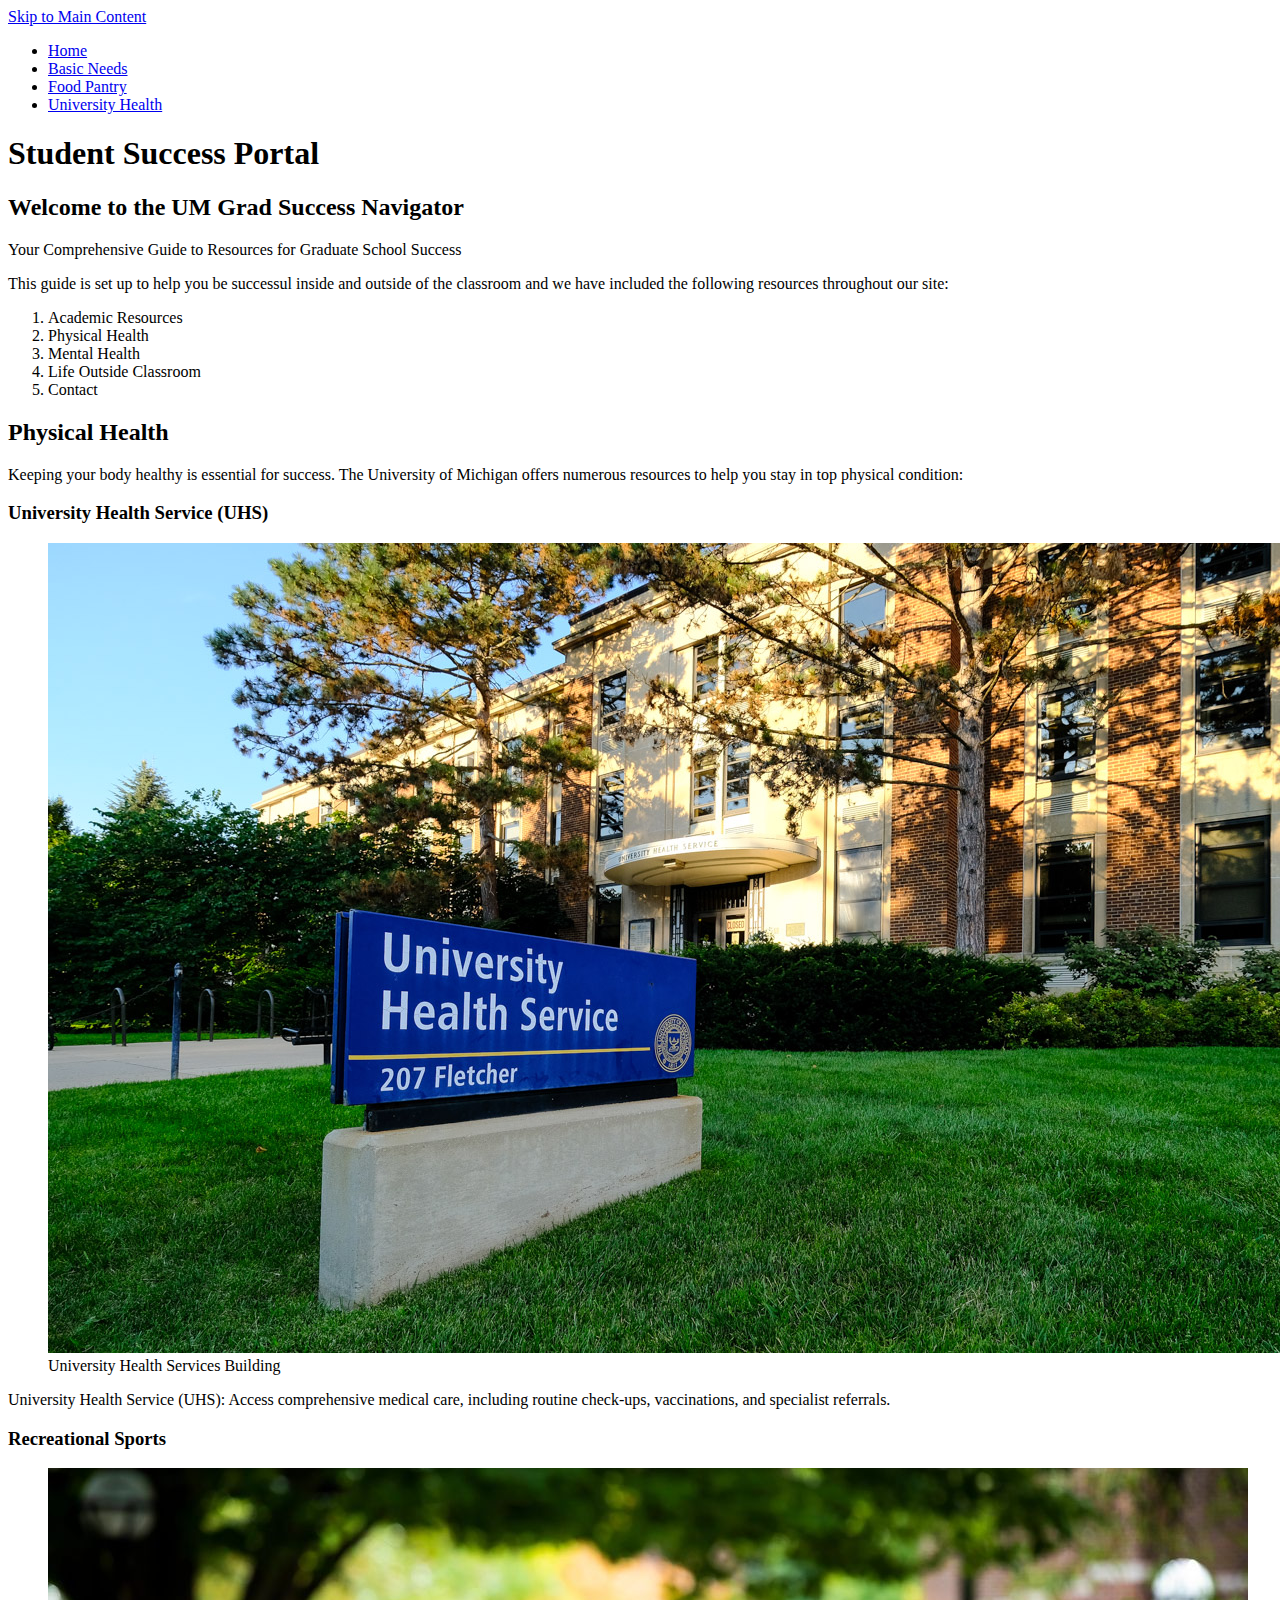
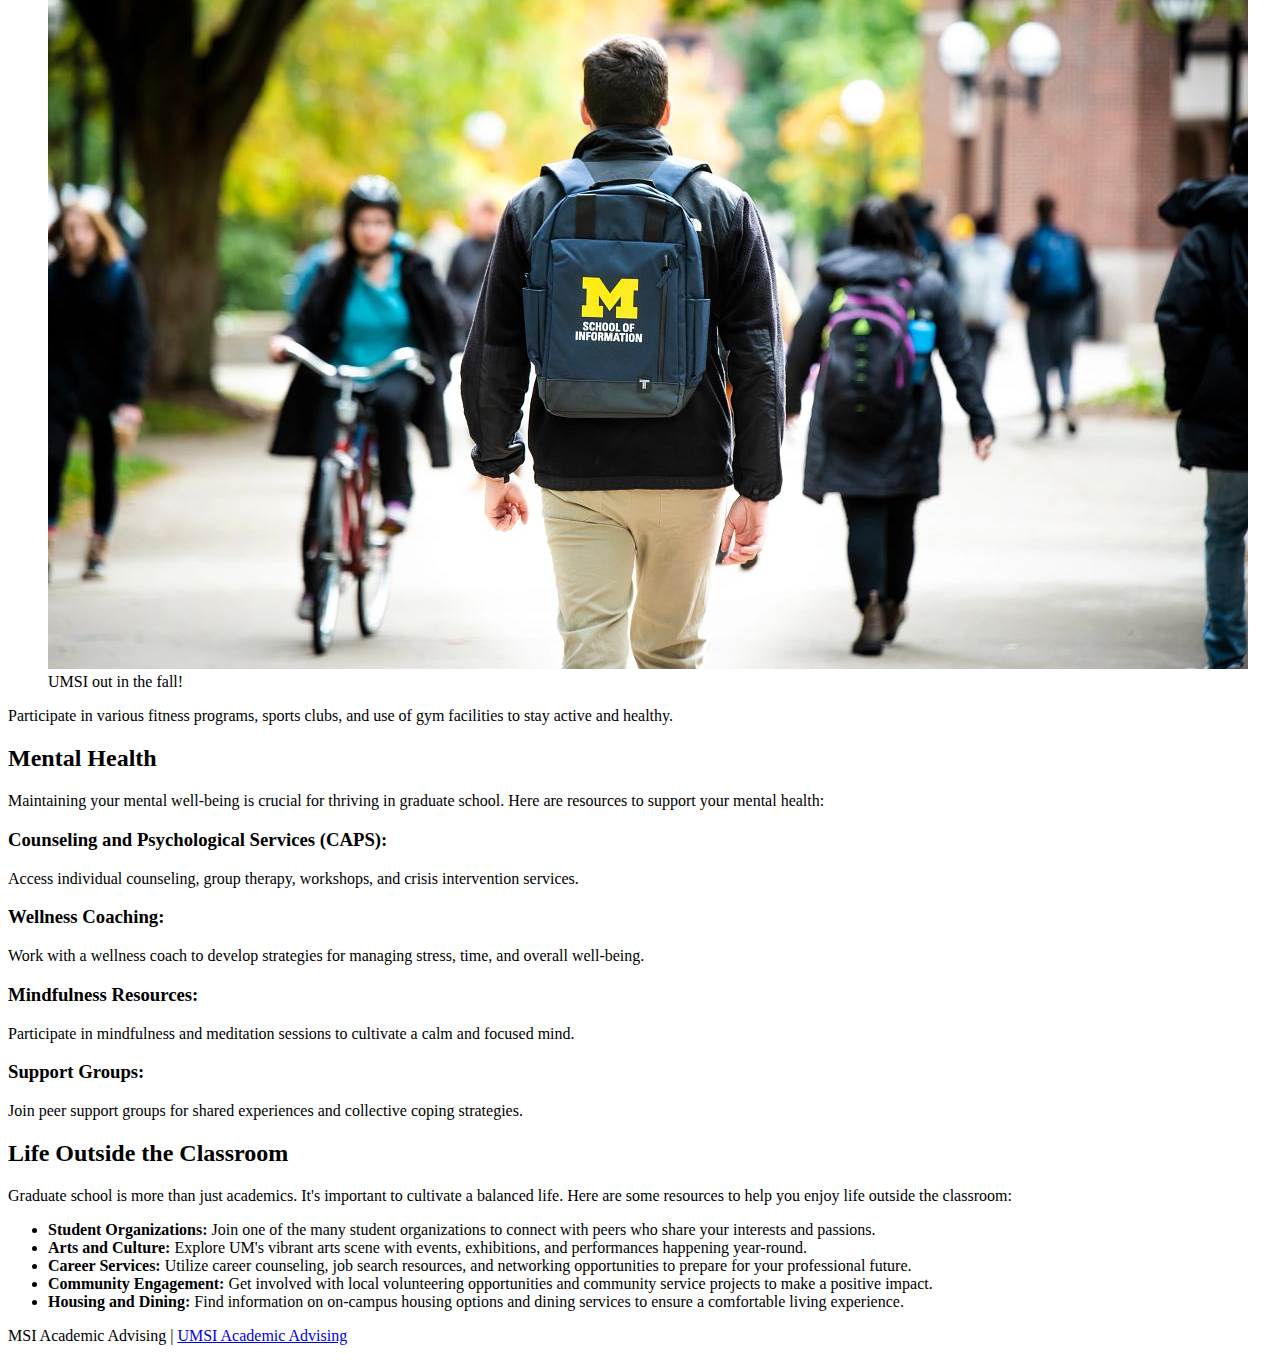
==== index.html @ 82a629f1 "Add files via upload" ====
<!DOCTYPE html>
<html lang="en">
<head>
    <meta charset="UTF-8">
    <meta name="viewport" content="width=device-width, initial-scale=1.0">
    <title>Student Success Portal</title>
</head>
<body>

    <header>
        <a href = "#main">Skip to Main Content</a>
    <nav>
        <ul>
            <li><a href = "index.html">Home</a></li>
            <li><a href = "page_1.html">Basic Needs</a></li>
            <li><a href = "page_2.html">Food Pantry</a></li>
            <li><a href = "page_3.html">University Health</a></li>
        </ul>
    </nav>
        <h1>Student Success Portal</h1>

    </header>
    <main id="main">
        <section>
            <h2>Welcome to the UM Grad Success Navigator</h2>
            <p> Your Comprehensive Guide to Resources for Graduate School Success</p>
            <p>This guide is set up to help you be successul inside and outside of the classroom and we have included the following resources throughout our site:</p>
            <ol>
                <li>Academic Resources</li>
                <li>Physical Health</li>
                <li>Mental Health</li>
                <li>Life Outside Classroom</li>
                <li>Contact</li>
            </ol>
        </section>
        <section>
            <h2>Physical Health</h2>
            <p>Keeping your body healthy is essential for success. The University of Michigan offers numerous resources to help you stay in top physical condition:</p>
            <article>
                <h3>University Health Service (UHS)</h3>
                <figure>
                    <img src="images/UHS.jpg" alt="University Health Services building">
                    <figcaption>University Health Services Building</figcaption>
                </figure>
                <p>University Health Service (UHS): Access comprehensive medical care, including routine check-ups, vaccinations, and specialist referrals.</p>
            </article>
            <article>
                <h3>Recreational Sports</h3>
                <figure>
                    <img src="images/UMSI_CampusFall_UMSIBackpack_02.jpg" alt="A student wears a UMSI backpack in fall on the drag.">
                    <figcaption>UMSI out in the fall!</figcaption>
                </figure>
                <p>Participate in various fitness programs, sports clubs, and use of gym facilities to stay active and healthy.</p>
            </article>
        </section>

        <section>
            <h2>Mental Health</h2>
            <p>Maintaining your mental well-being is crucial for thriving in graduate school. Here are resources to support your mental health:</p>
            <article>
                <h3>Counseling and Psychological Services (CAPS):</h3>
                <p> Access individual counseling, group therapy, workshops, and crisis intervention services.</p>
            </article>
            <article>
                <h3>Wellness Coaching:</h3>

                <p>Work with a wellness coach to develop strategies for managing stress, time, and overall well-being.</p>
            </article>
            <article>
                <h3>Mindfulness Resources:</h3>

                <p> Participate in mindfulness and meditation sessions to cultivate a calm and focused mind.</p>
            </article>
            <article>
                <h3>Support Groups:</h3>

                <p> Join peer support groups for shared experiences and collective coping strategies.</p>
            </article>
        </section>

        <section id="life-outside-classroom">
            <h2>Life Outside the Classroom</h2>
            <p>Graduate school is more than just academics. It's important to cultivate a balanced life. Here are some resources to help you enjoy life outside the classroom:</p>
            <ul>
                <li><strong>Student Organizations:</strong> Join one of the many student organizations to connect with peers who share your interests and passions.</li>
                <li><strong>Arts and Culture:</strong> Explore UM's vibrant arts scene with events, exhibitions, and performances happening year-round.</li>
                <li><strong>Career Services:</strong> Utilize career counseling, job search resources, and networking opportunities to prepare for your professional future.</li>
                <li><strong>Community Engagement:</strong> Get involved with local volunteering opportunities and community service projects to make a positive impact.</li>
                <li><strong>Housing and Dining:</strong> Find information on on-campus housing options and dining services to ensure a comfortable living experience.</li>
            </ul>
        </section>
        <!-- Content taken & modified from UMGPT with the prompt, "write me a webpage of intro content to help University of Michigan Master's students navigate different resources for being successful in grad school - this will include academic resources, physical health resources, mental health resources, support for life outside the classroom"
        UMGPT. (2024). UMGPT (August 29th version) [Large language model]. -->
    </main>
    <footer>
        <p>MSI Academic Advising | <a href="https://sites.google.com/umich.edu/msiacademicadvising/student-support-resources">UMSI Academic Advising </a></p>
        </footer>
</body>
</html>
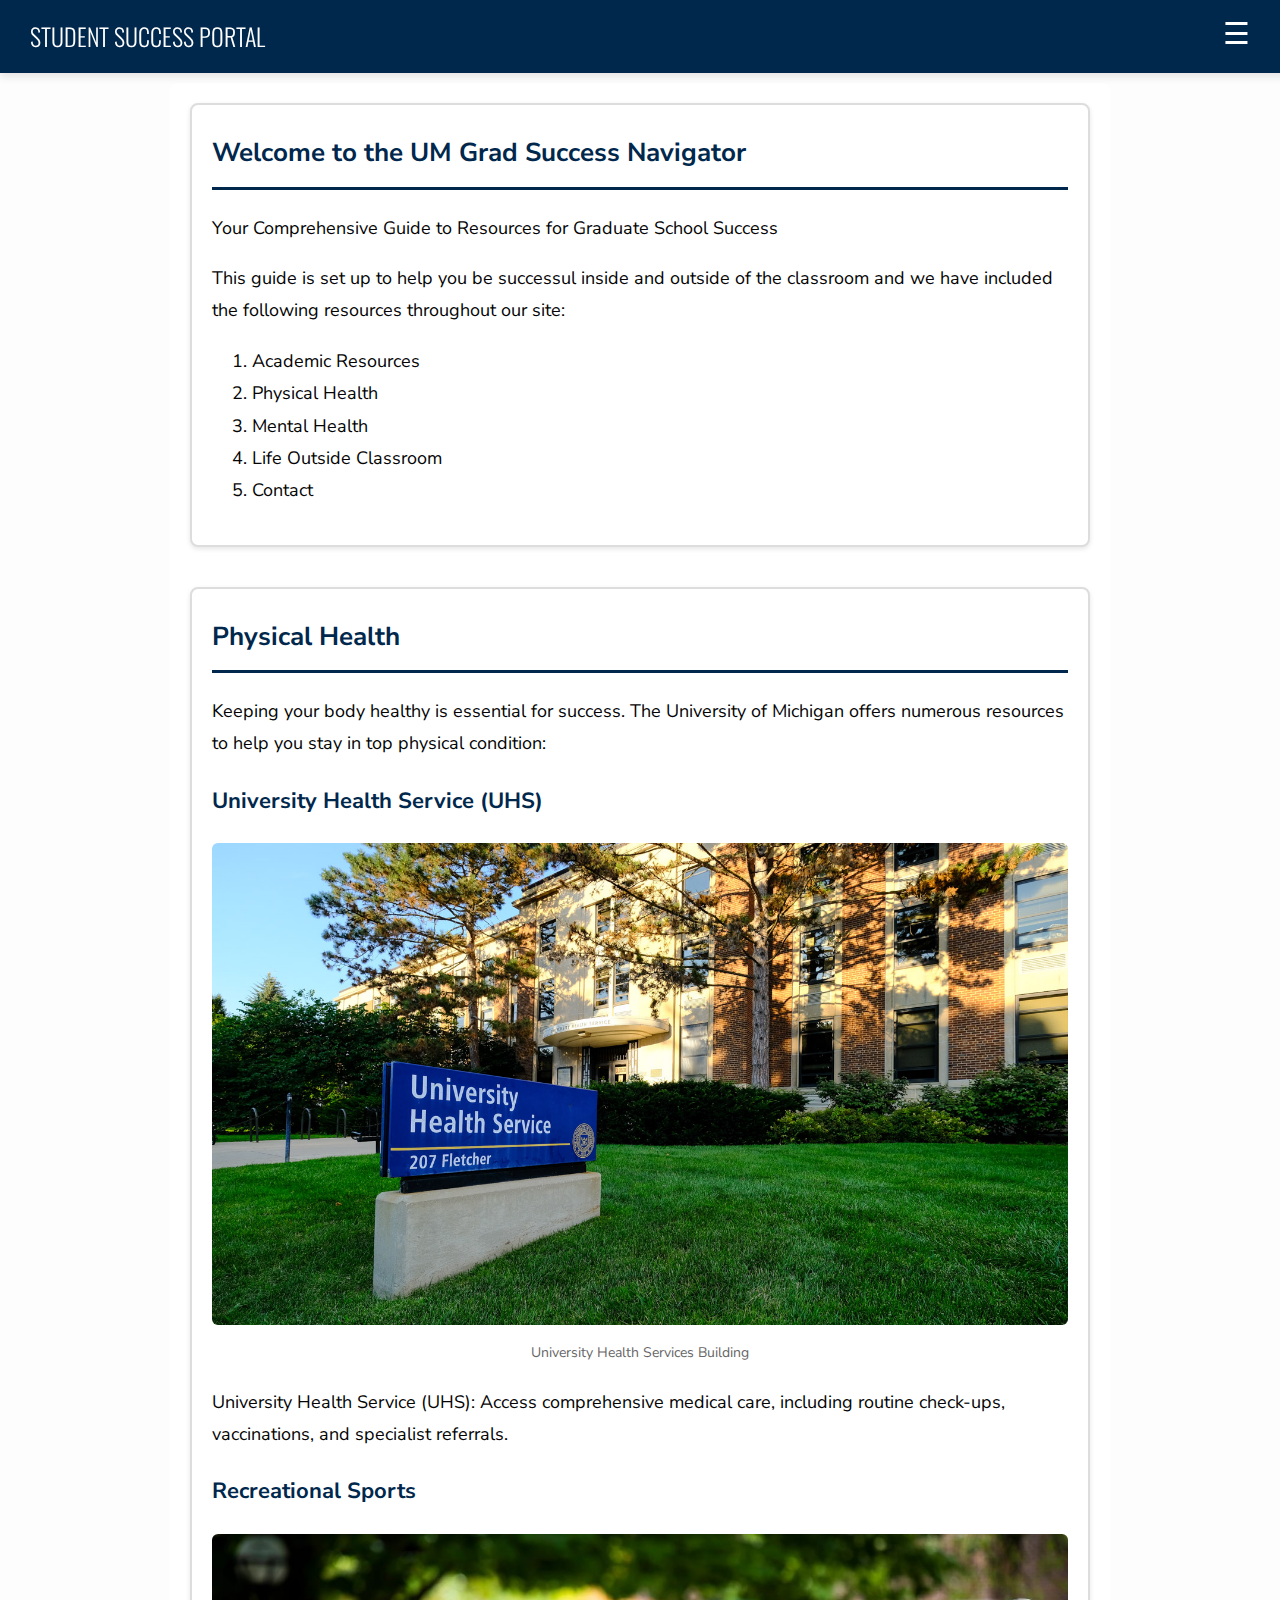
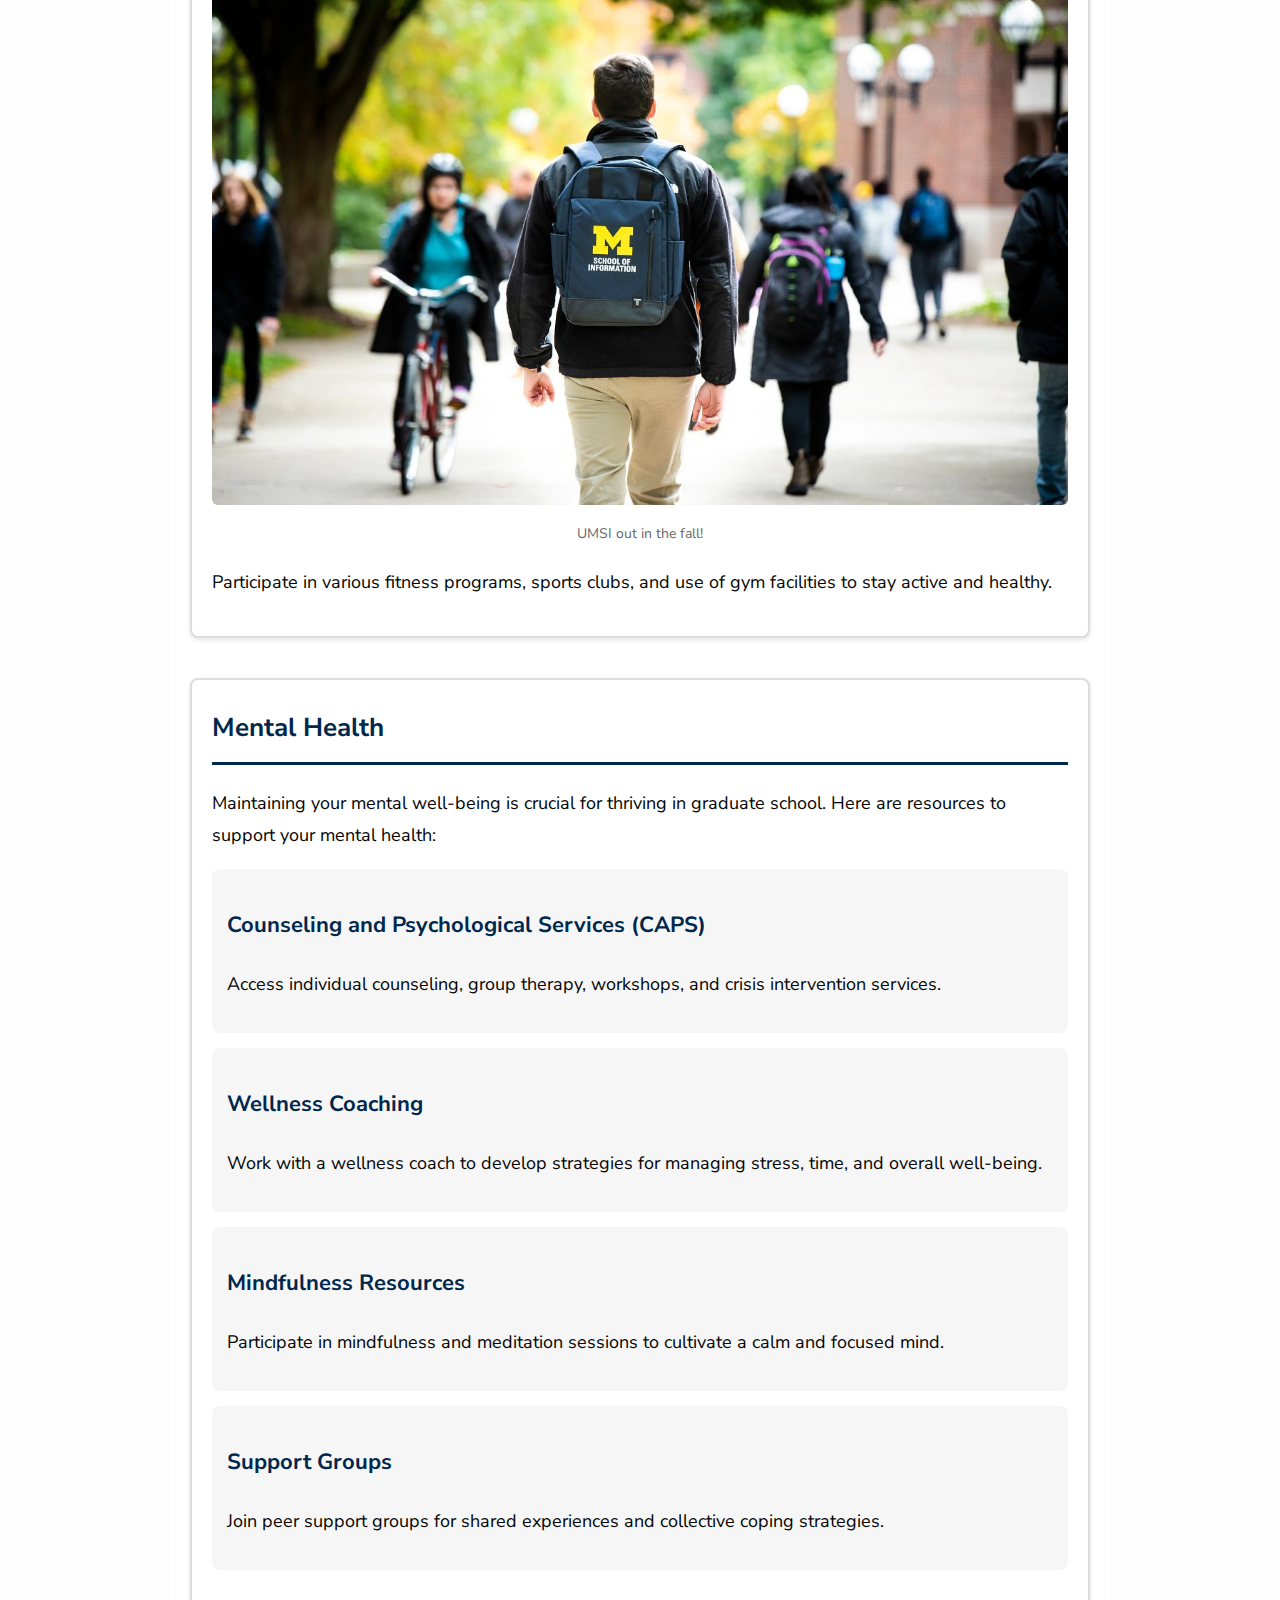
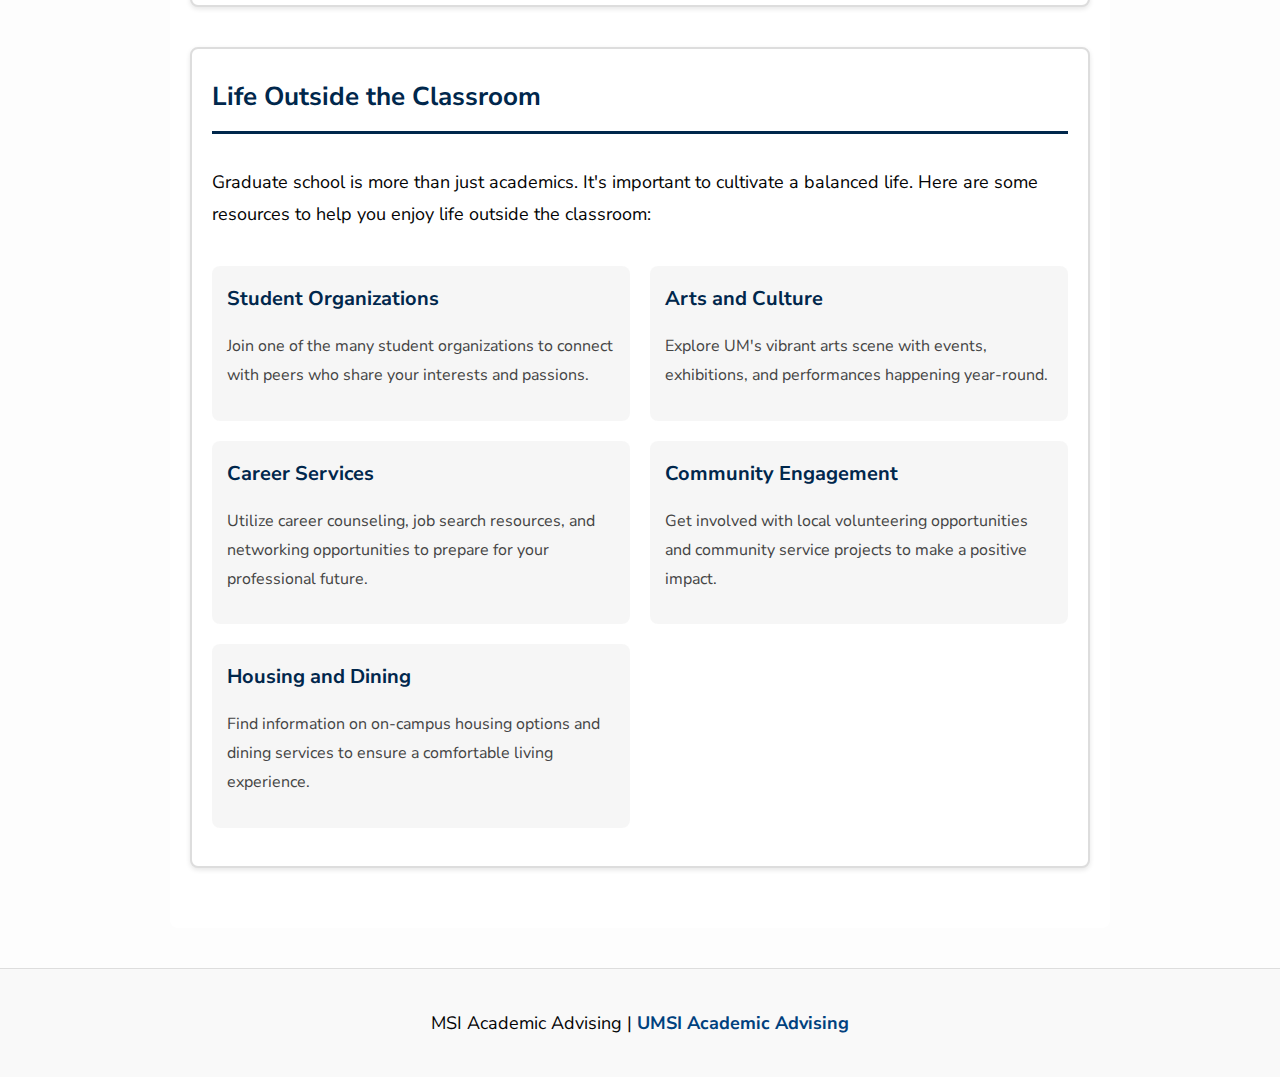
==== commit e9ec30df: "Add files via upload" ====
--- a/index.html
+++ b/index.html
@@ -4,22 +4,25 @@
     <meta charset="UTF-8">
     <meta name="viewport" content="width=device-width, initial-scale=1.0">
     <title>Student Success Portal</title>
+    <link rel="stylesheet" href="css/style.css">
+
 </head>
 <body>
-
+    <div class="jumper"><a href= "#main">Skip to Main Content</a></div>
     <header>
-        <a href = "#main">Skip to Main Content</a>
-    <nav>
-        <ul>
-            <li><a href = "index.html">Home</a></li>
-            <li><a href = "page_1.html">Basic Needs</a></li>
-            <li><a href = "page_2.html">Food Pantry</a></li>
-            <li><a href = "page_3.html">University Health</a></li>
-        </ul>
-    </nav>
         <h1>Student Success Portal</h1>
-
+        <label for="menu-toggle" class="menu-icon">☰</label>
+        <input type="checkbox" id="menu-toggle">
+        <nav>
+            <ul>
+                <li><a href="index.html">Home</a></li>
+                <li><a href="page_1.html">Basic Needs</a></li>
+                <li><a href="page_2.html">Food Pantry</a></li>
+                <li><a href="page_3.html">University Health</a></li>
+            </ul>
+        </nav>
     </header>
+    
     <main id="main">
         <section>
             <h2>Welcome to the UM Grad Success Navigator</h2>
@@ -54,26 +57,24 @@
             </article>
         </section>
 
-        <section>
+        <section id="mental-health">
             <h2>Mental Health</h2>
             <p>Maintaining your mental well-being is crucial for thriving in graduate school. Here are resources to support your mental health:</p>
             <article>
-                <h3>Counseling and Psychological Services (CAPS):</h3>
+                <h3>Counseling and Psychological Services (CAPS)</h3>
                 <p> Access individual counseling, group therapy, workshops, and crisis intervention services.</p>
             </article>
             <article>
-                <h3>Wellness Coaching:</h3>
-
+                <h3>Wellness Coaching</h3>
                 <p>Work with a wellness coach to develop strategies for managing stress, time, and overall well-being.</p>
             </article>
             <article>
-                <h3>Mindfulness Resources:</h3>
+                <h3>Mindfulness Resources</h3>
 
                 <p> Participate in mindfulness and meditation sessions to cultivate a calm and focused mind.</p>
             </article>
             <article>
-                <h3>Support Groups:</h3>
-
+                <h3>Support Groups</h3>
                 <p> Join peer support groups for shared experiences and collective coping strategies.</p>
             </article>
         </section>
@@ -82,11 +83,11 @@
             <h2>Life Outside the Classroom</h2>
             <p>Graduate school is more than just academics. It's important to cultivate a balanced life. Here are some resources to help you enjoy life outside the classroom:</p>
             <ul>
-                <li><strong>Student Organizations:</strong> Join one of the many student organizations to connect with peers who share your interests and passions.</li>
-                <li><strong>Arts and Culture:</strong> Explore UM's vibrant arts scene with events, exhibitions, and performances happening year-round.</li>
-                <li><strong>Career Services:</strong> Utilize career counseling, job search resources, and networking opportunities to prepare for your professional future.</li>
-                <li><strong>Community Engagement:</strong> Get involved with local volunteering opportunities and community service projects to make a positive impact.</li>
-                <li><strong>Housing and Dining:</strong> Find information on on-campus housing options and dining services to ensure a comfortable living experience.</li>
+                <li><strong>Student Organizations</strong> <p> Join one of the many student organizations to connect with peers who share your interests and passions.</p></li>
+                <li><strong>Arts and Culture</strong> <p>Explore UM's vibrant arts scene with events, exhibitions, and performances happening year-round.</p></li>
+                <li><strong>Career Services</strong> <p>Utilize career counseling, job search resources, and networking opportunities to prepare for your professional future.</p></li>
+                <li><strong>Community Engagement</strong><p>Get involved with local volunteering opportunities and community service projects to make a positive impact.</p> </li>
+                <li><strong>Housing and Dining</strong> <p>Find information on on-campus housing options and dining services to ensure a comfortable living experience.</p></li>
             </ul>
         </section>
         <!-- Content taken & modified from UMGPT with the prompt, "write me a webpage of intro content to help University of Michigan Master's students navigate different resources for being successful in grad school - this will include academic resources, physical health resources, mental health resources, support for life outside the classroom"
--- a/css/style.css
+++ b/css/style.css
@@ -0,0 +1,281 @@
+/* Medium-Style CSS for Student Success Portal */
+
+/* Import Google Fonts */
+@import url('https://fonts.googleapis.com/css2?family=Nunito+Sans:wght@300;400;600;700&family=Oswald:wght@300;400&display=swap');
+
+ /*skip to the main button style*/ 
+ .jumper a {
+    position: absolute;
+    font-family: 'Nunito Sans', sans-serif;
+    font-weight: 900;
+    font-size: medium;
+    background: rgba(238, 238, 238, 0.8);
+    color: #00274C;
+    height: 50px;
+    width: 200px;
+    align-content: center;
+    text-align: center;
+    border-radius: 5px;
+    z-index: 20000;
+    top: -200px;
+}
+.jumper a:focus {
+    transition: background 0.5s ease;
+    z-index: 20000;
+    margin-left: 30px;
+    top: 30px;
+}
+
+/* Global Styles */
+body {
+    font-family: 'Nunito Sans', sans-serif;
+    font-size: 18px;
+    line-height: 1.8;
+    color: #333;
+    background-color: #fdfdfd;
+    margin: 0;
+    padding: 0;
+}
+
+/* Skip to Main Content Link */
+.skip-to-main {
+    position: absolute;
+    top: -40px;
+    left: 10px;
+    background: #ffcb05;
+    color: #00274C;
+    padding: 10px;
+    border-radius: 5px;
+    text-decoration: none;
+    font-weight: bold;
+    transition: top 0.3s ease-in-out;
+}
+
+.skip-to-main:focus {
+    top: 10px;
+    outline: 2px solid #00274C;
+}
+
+/* Header with a Modern Design */
+header {
+    background: #00274C;
+    color: rgb(255, 255, 255);
+    padding: 15px;
+    text-align: center;
+    position: sticky;
+    top: 0;
+    width: 100%;
+    z-index: 1000;
+    box-shadow: 0px 4px 8px rgba(0, 0, 0, 0.1);
+}
+
+header h1 {
+    font-family: 'Oswald', sans-serif;
+    font-size: 36px;
+    font-weight: 300;
+    margin: 0;
+    text-transform: uppercase;
+}
+
+/* Hamburger Menu */
+#menu-toggle {
+    display: none;
+}
+
+.menu-icon {
+    display: none;
+    font-size: 30px;
+    color: white;
+    cursor: pointer;
+    position: absolute;
+    top: 15px;
+    right: 25px;
+}
+
+nav {
+    text-align: center;
+}
+
+nav ul {
+    list-style-type: none;
+    padding: 0;
+    display: flex;
+    justify-content: center;
+    gap: 20px;
+    margin-top: 10px;
+}
+
+nav ul li a {
+    font-weight: 400;
+    text-decoration: none;
+    color: white;
+    padding: 10px 15px;
+    border-radius: 5px;
+    transition: background 0.3s ease;
+}
+
+nav ul li a:hover {
+    background: rgba(91, 93, 183, 0.2);
+    color: #FFCB05;
+}
+
+/* Responsive Hamburger Menu */
+header h1 {
+    font-family: 'Oswald', sans-serif;
+    font-size: 24px;
+    font-weight: 300;
+    margin-left: 15px;
+    text-align: left;
+    text-transform: uppercase;
+}
+.menu-icon {
+    display: block;
+    position: absolute;
+    top: 8px;
+    right: 60px;
+}
+nav ul {
+    display: none;
+    flex-direction: column;
+    background: rgba(13, 37, 78, 0.9);
+    position: absolute;
+    top: 60px;
+    left: 0;
+    width: 100%;
+    text-align: center;
+    padding: 20px 0;
+}
+#menu-toggle:checked + nav ul {
+    display: flex;
+}
+/* Main Content */
+main {
+    max-width: 900px;
+    margin: 10px auto;
+    padding: 20px;
+    background: white;
+    /* box-shadow: 0px 4px 8px rgba(0, 0, 0, 0.1); */
+    border-radius: 8px;
+}
+
+h2 {
+    font-size: 26px;
+    margin-top: 5px;
+    color: #00274C;
+    border-bottom: 3px solid #00274C;
+    padding-bottom: 10px;
+}
+
+h3 {
+    font-size: 22px;
+    color: #00274C;
+    display: flex;
+    align-items: center;
+    gap: 10px;
+}
+
+p, li {
+    font-size: 18px;
+    color: #040404;
+}
+figcaption {
+    font-size: 14px;
+    color: #666;
+    text-align: center;
+    margin-top: 5px;
+}
+
+
+#mental-health article {
+    background: white;
+    padding: 15px;
+    border-radius: 8px;
+    background-color: #b8babc22;
+    margin-bottom: 15px;
+}
+
+/* Adjust Layout for Life Outside the Classroom */
+
+/* Life Outside the Classroom Layout */
+#life-outside-classroom {
+    display: flex;
+    flex-direction: column;
+}
+
+#life-outside-classroom h2 {
+    order: -1; /* Moves title up */
+}
+
+#life-outside-classroom p {
+    margin-top: 10px;
+}
+
+#life-outside-classroom ul {
+    display: grid;
+    grid-template-columns: repeat(2, 1fr);
+    gap: 20px;
+    list-style: none;
+    padding: 0;
+}
+
+#life-outside-classroom ul li {
+    display: flex;
+    flex-direction: column;
+    align-items: flex-start;
+    background: #b8babc22;
+    padding: 15px;
+    border-radius: 8px;
+}
+
+#life-outside-classroom ul li strong {
+    font-size: 20px;
+    font-weight: bold;
+    color: #00274C;
+    margin-bottom: 10px;
+    display: block;
+}
+
+#life-outside-classroom ul li p {
+    font-size: 16px;
+    color: #444;
+    margin-top: 5px;
+}
+
+
+/* Section Dividers */
+section {
+    border: 2px solid #ddd;
+    border-radius: 8px;
+    padding: 20px;
+    margin-bottom: 40px;
+    background-color: #fff;
+    box-shadow: 0px 2px 5px rgba(0, 0, 0, 0.1);
+    position: relative;
+}
+
+/* Images */
+figure {
+    text-align: center;
+    margin: 20px 0;
+}
+
+img {
+    max-width: 100%;
+    height: auto;
+    border-radius: 6px;
+}
+
+/* Footer */
+footer {
+    text-align: center;
+    padding: 20px;
+    background: #f9f9f9;
+    border-top: 1px solid #ddd;
+    margin-top: 40px;
+}
+
+footer a {
+    text-decoration: none;
+    color: #00417e;
+    font-weight: bold;
+}
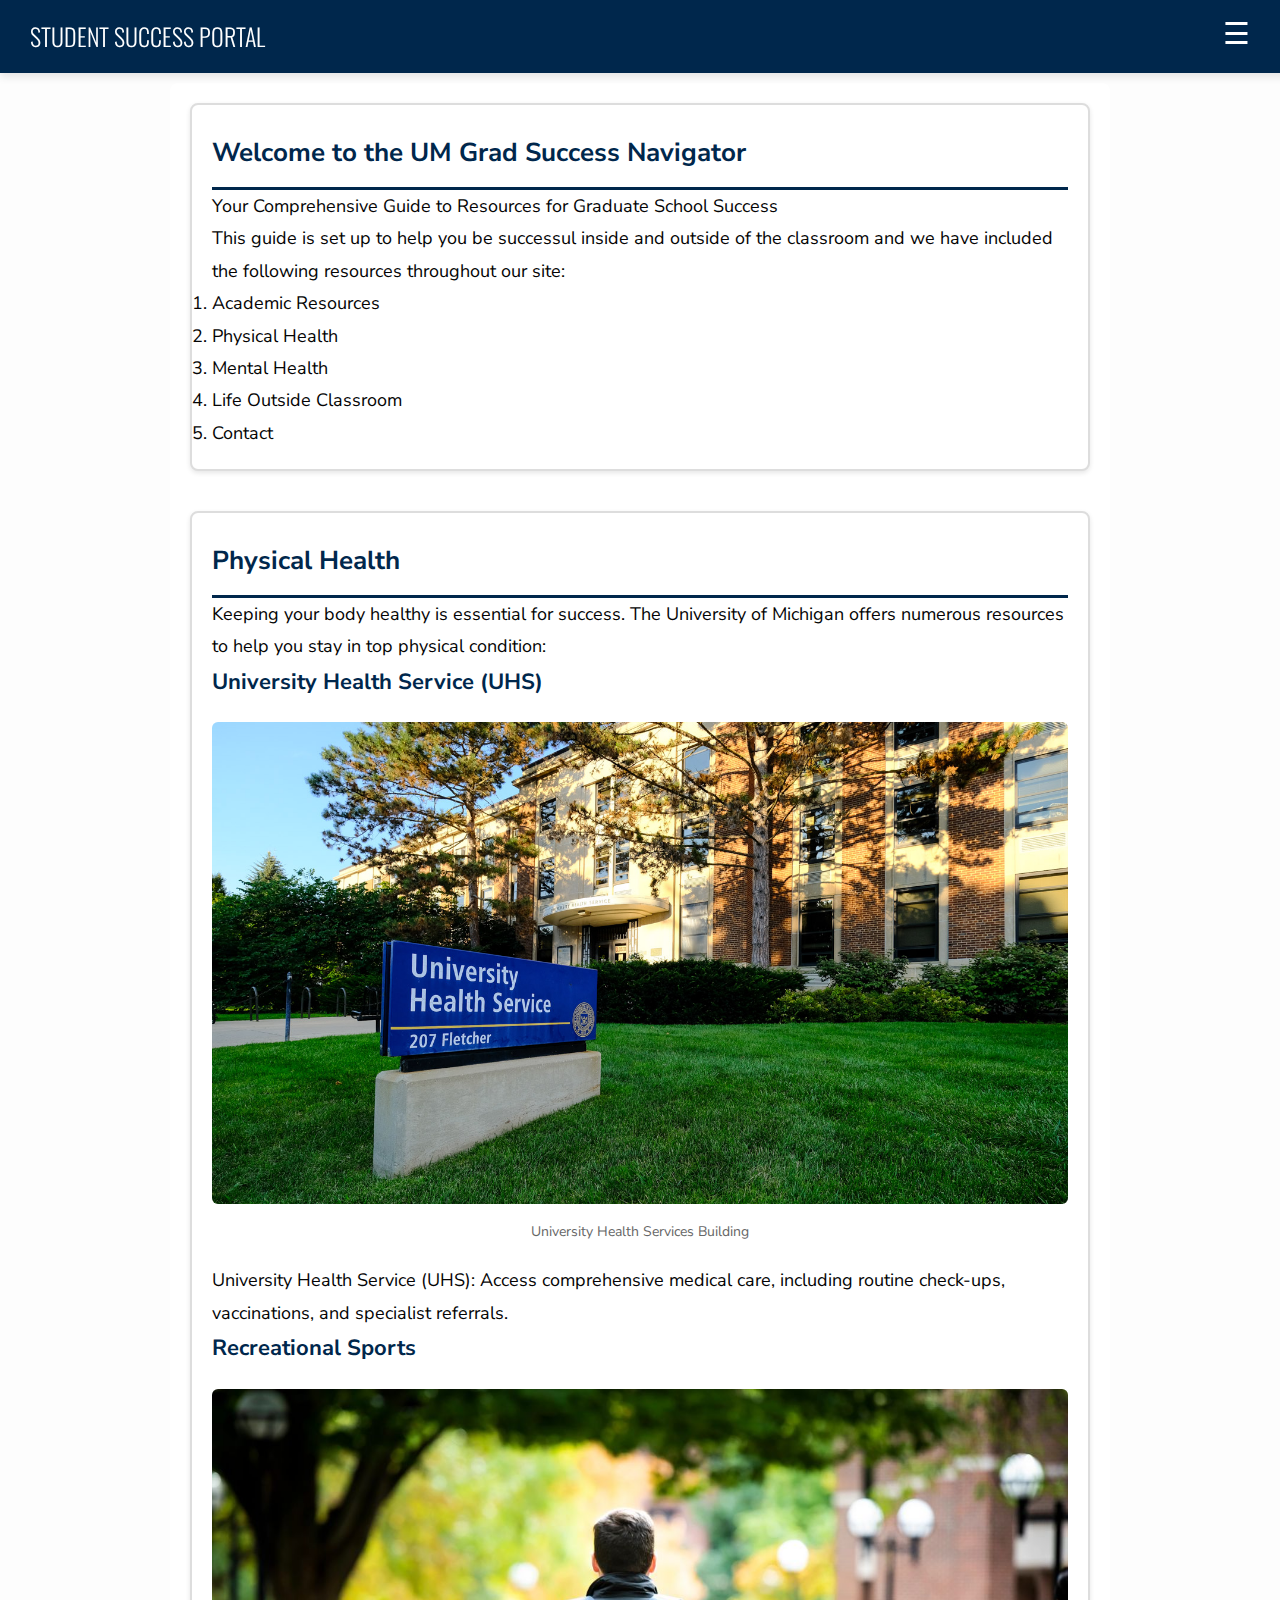
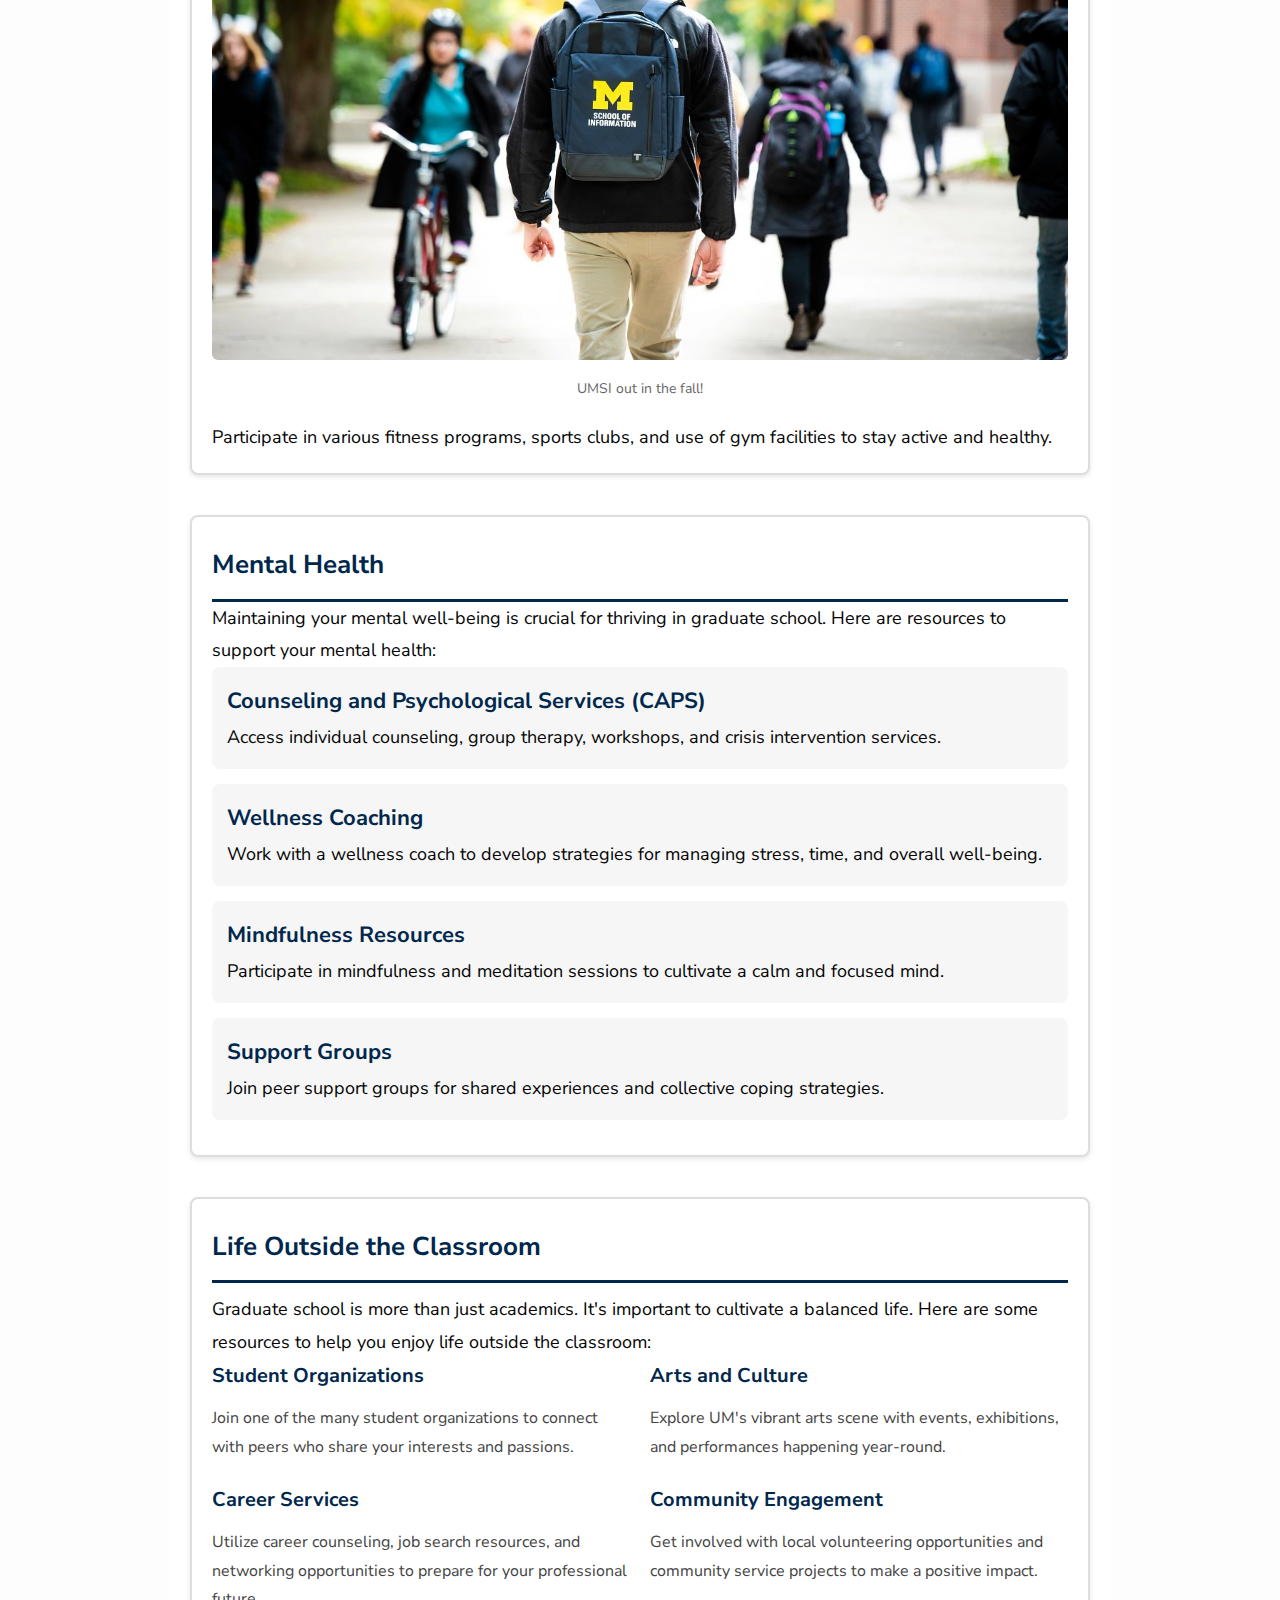
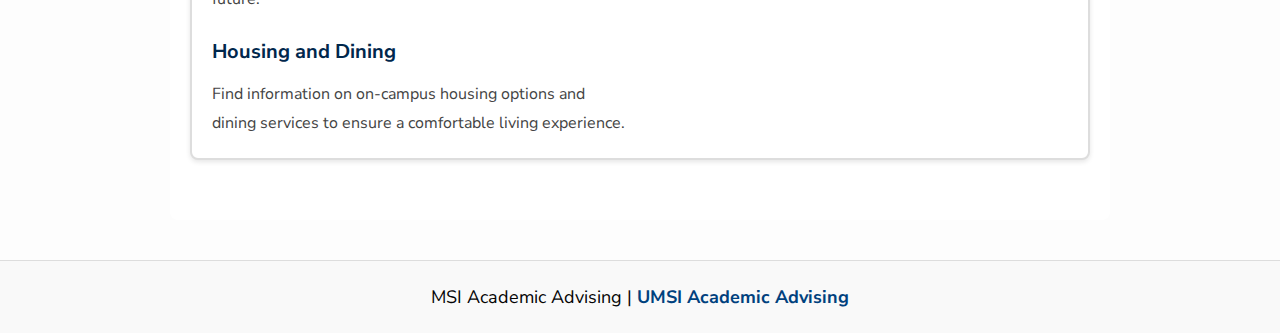
==== commit 35c74d38: "Add files via upload" ====
--- a/index.html
+++ b/index.html
@@ -4,6 +4,7 @@
     <meta charset="UTF-8">
     <meta name="viewport" content="width=device-width, initial-scale=1.0">
     <title>Student Success Portal</title>
+    <link rel="stylesheet" href="css/html5reset.css">
     <link rel="stylesheet" href="css/style.css">
 
 </head>
--- a/css/style.css
+++ b/css/style.css
@@ -6,24 +6,24 @@
  /*skip to the main button style*/ 
  .jumper a {
     position: absolute;
-    font-family: 'Nunito Sans', sans-serif;
+    font-family: 'Nunito Sans', sans-serif; /*using umich brand typo */ 
     font-weight: 900;
     font-size: medium;
-    background: rgba(238, 238, 238, 0.8);
-    color: #00274C;
+    background: rgba(238, 238, 238, 0.8); /* Semi-transparent background for visibility */
+    color: #00274C; /* UMich brand color */
     height: 50px;
     width: 200px;
     align-content: center;
     text-align: center;
     border-radius: 5px;
-    z-index: 20000;
-    top: -200px;
+    z-index: 20000; /* Ensures it's above all other elements */
+    top: -200px; /* Keeps it hidden until focused */
 }
 .jumper a:focus {
-    transition: background 0.5s ease;
+    transition: background 0.5s ease; /* Smooth background transition */
     z-index: 20000;
     margin-left: 30px;
-    top: 30px;
+    top: 30px; /* Makes it appear when focused */
 }
 
 /* Global Styles */
@@ -37,36 +37,18 @@
     padding: 0;
 }
 
-/* Skip to Main Content Link */
-.skip-to-main {
-    position: absolute;
-    top: -40px;
-    left: 10px;
-    background: #ffcb05;
-    color: #00274C;
-    padding: 10px;
-    border-radius: 5px;
-    text-decoration: none;
-    font-weight: bold;
-    transition: top 0.3s ease-in-out;
-}
-
-.skip-to-main:focus {
-    top: 10px;
-    outline: 2px solid #00274C;
-}
 
 /* Header with a Modern Design */
 header {
-    background: #00274C;
+    background: #00274C; /* UMich brand color */
     color: rgb(255, 255, 255);
     padding: 15px;
     text-align: center;
-    position: sticky;
+    position: sticky; /* Stays on top while scrolling */
     top: 0;
     width: 100%;
     z-index: 1000;
-    box-shadow: 0px 4px 8px rgba(0, 0, 0, 0.1);
+    box-shadow: 0px 4px 8px rgba(0, 0, 0, 0.1);  /* Subtle shadow for depth */
 }
 
 header h1 {
@@ -114,7 +96,7 @@
     transition: background 0.3s ease;
 }
 
-nav ul li a:hover {
+nav ul li a:hover { /* Changes color on hover for better UX */
     background: rgba(91, 93, 183, 0.2);
     color: #FFCB05;
 }
@@ -148,17 +130,17 @@
 #menu-toggle:checked + nav ul {
     display: flex;
 }
+
 /* Main Content */
 main {
-    max-width: 900px;
+    max-width: 900px; /*mobile first ui design - try to consistant mobile to web */ 
     margin: 10px auto;
     padding: 20px;
     background: white;
-    /* box-shadow: 0px 4px 8px rgba(0, 0, 0, 0.1); */
     border-radius: 8px;
 }
 
-h2 {
+h2 { /* styling the title for each box */ 
     font-size: 26px;
     margin-top: 5px;
     color: #00274C;
@@ -166,7 +148,7 @@
     padding-bottom: 10px;
 }
 
-h3 {
+h3 { /* styling content text for each box */ 
     font-size: 22px;
     color: #00274C;
     display: flex;
@@ -178,7 +160,8 @@
     font-size: 18px;
     color: #040404;
 }
-figcaption {
+
+figcaption { /* picture caption - explanation */ 
     font-size: 14px;
     color: #666;
     text-align: center;
@@ -186,7 +169,7 @@
 }
 
 
-#mental-health article {
+#mental-health article { /* styling the mential health support meterial more intersting */ 
     background: white;
     padding: 15px;
     border-radius: 8px;
@@ -196,10 +179,10 @@
 
 /* Adjust Layout for Life Outside the Classroom */
 
-/* Life Outside the Classroom Layout */
+/* Life Outside the Classroom Layout, 2colum for condensing info */
 #life-outside-classroom {
-    display: flex;
-    flex-direction: column;
+    display: flex; /*flex container */ 
+    flex-direction: column; /*stacked vertically*/
 }
 
 #life-outside-classroom h2 {
@@ -207,35 +190,26 @@
 }
 
 #life-outside-classroom p {
-    margin-top: 10px;
+    margin-top: 10px; /* text down */ 
 }
 
 #life-outside-classroom ul {
-    display: grid;
-    grid-template-columns: repeat(2, 1fr);
-    gap: 20px;
-    list-style: none;
+    display: grid; /* Turns the unordered list (<ul>) into a grid layout */ 
+    grid-template-columns: repeat(2, 1fr); /*2 equal columns */ 
+    gap: 20px; /*gap between the list */ 
+    list-style: none; /*remove bulltet */ 
     padding: 0;
 }
 
-#life-outside-classroom ul li {
-    display: flex;
-    flex-direction: column;
-    align-items: flex-start;
-    background: #b8babc22;
-    padding: 15px;
-    border-radius: 8px;
-}
-
-#life-outside-classroom ul li strong {
+#life-outside-classroom ul li strong { /* styling the title*/ 
     font-size: 20px;
     font-weight: bold;
     color: #00274C;
     margin-bottom: 10px;
-    display: block;
-}
-
-#life-outside-classroom ul li p {
+    display: block; /*Esures the title in one line */
+}
+
+#life-outside-classroom ul li p { /*styling text */
     font-size: 16px;
     color: #444;
     margin-top: 5px;
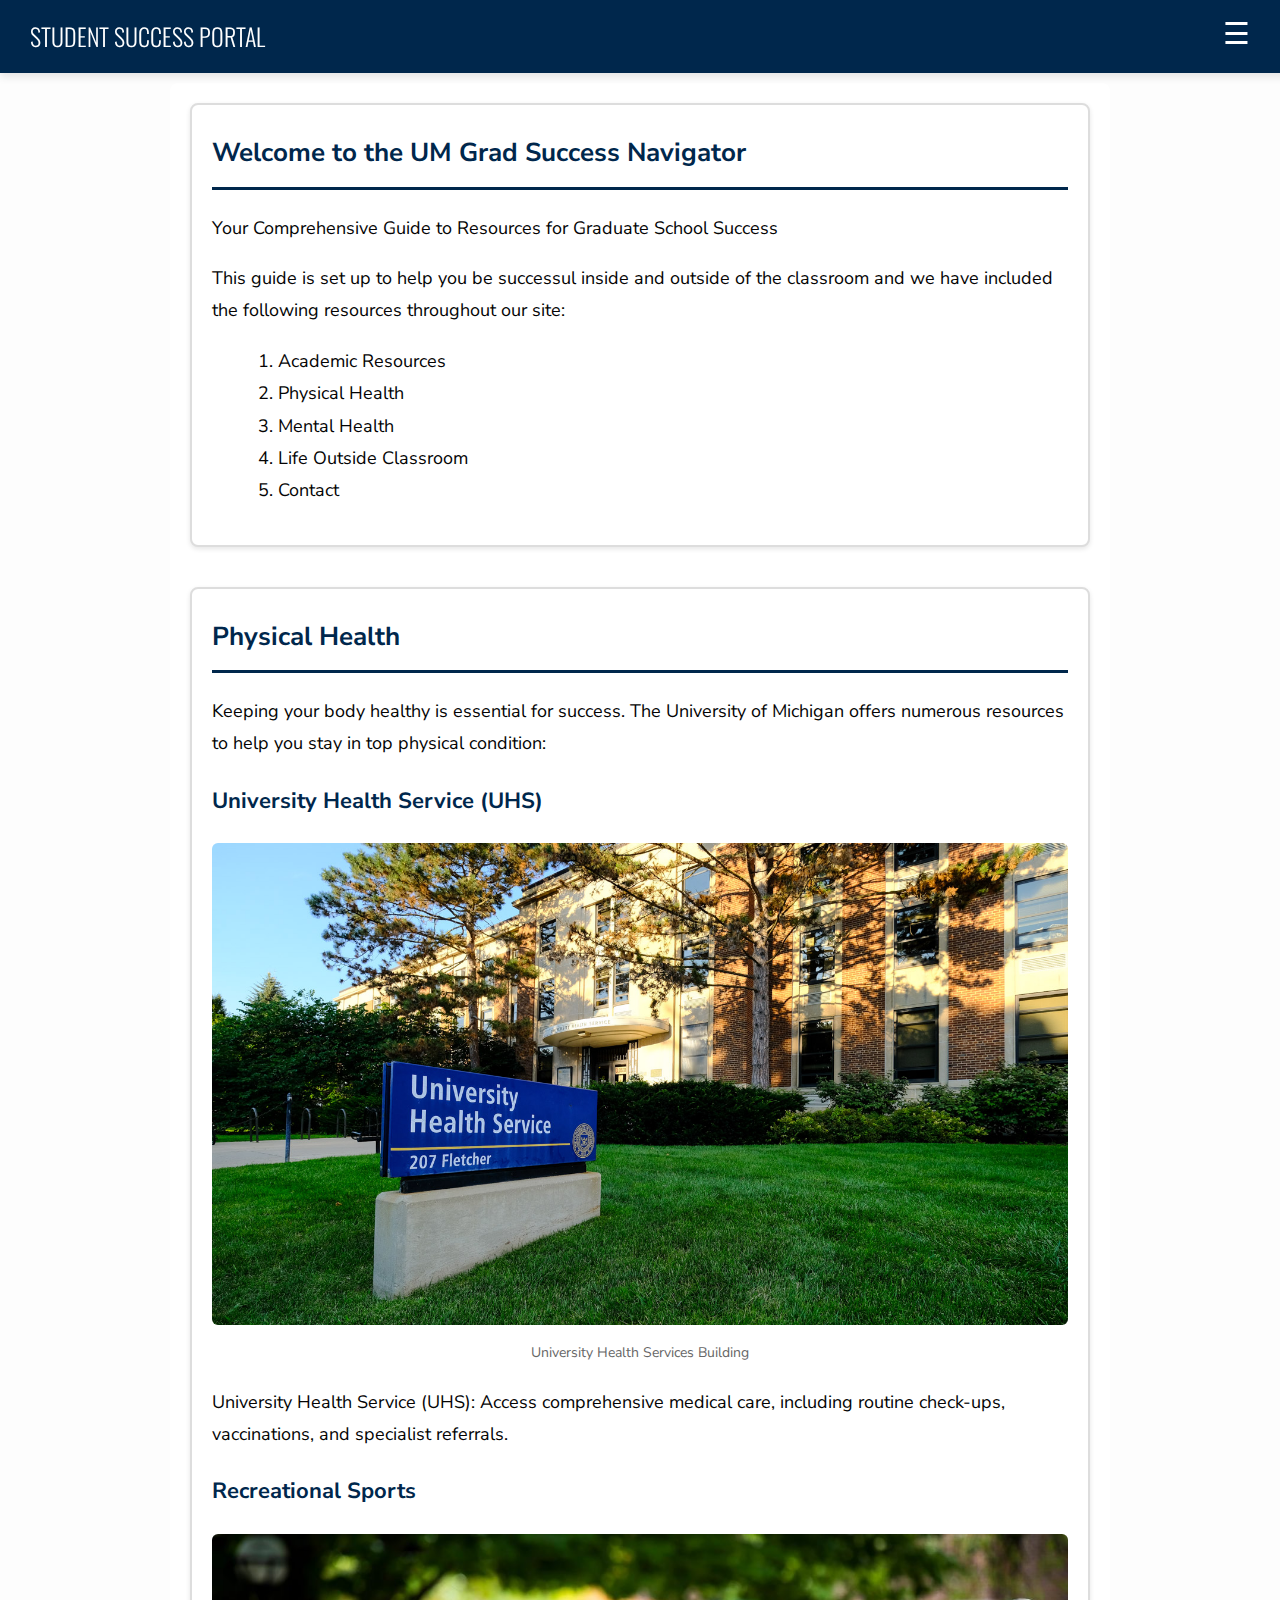
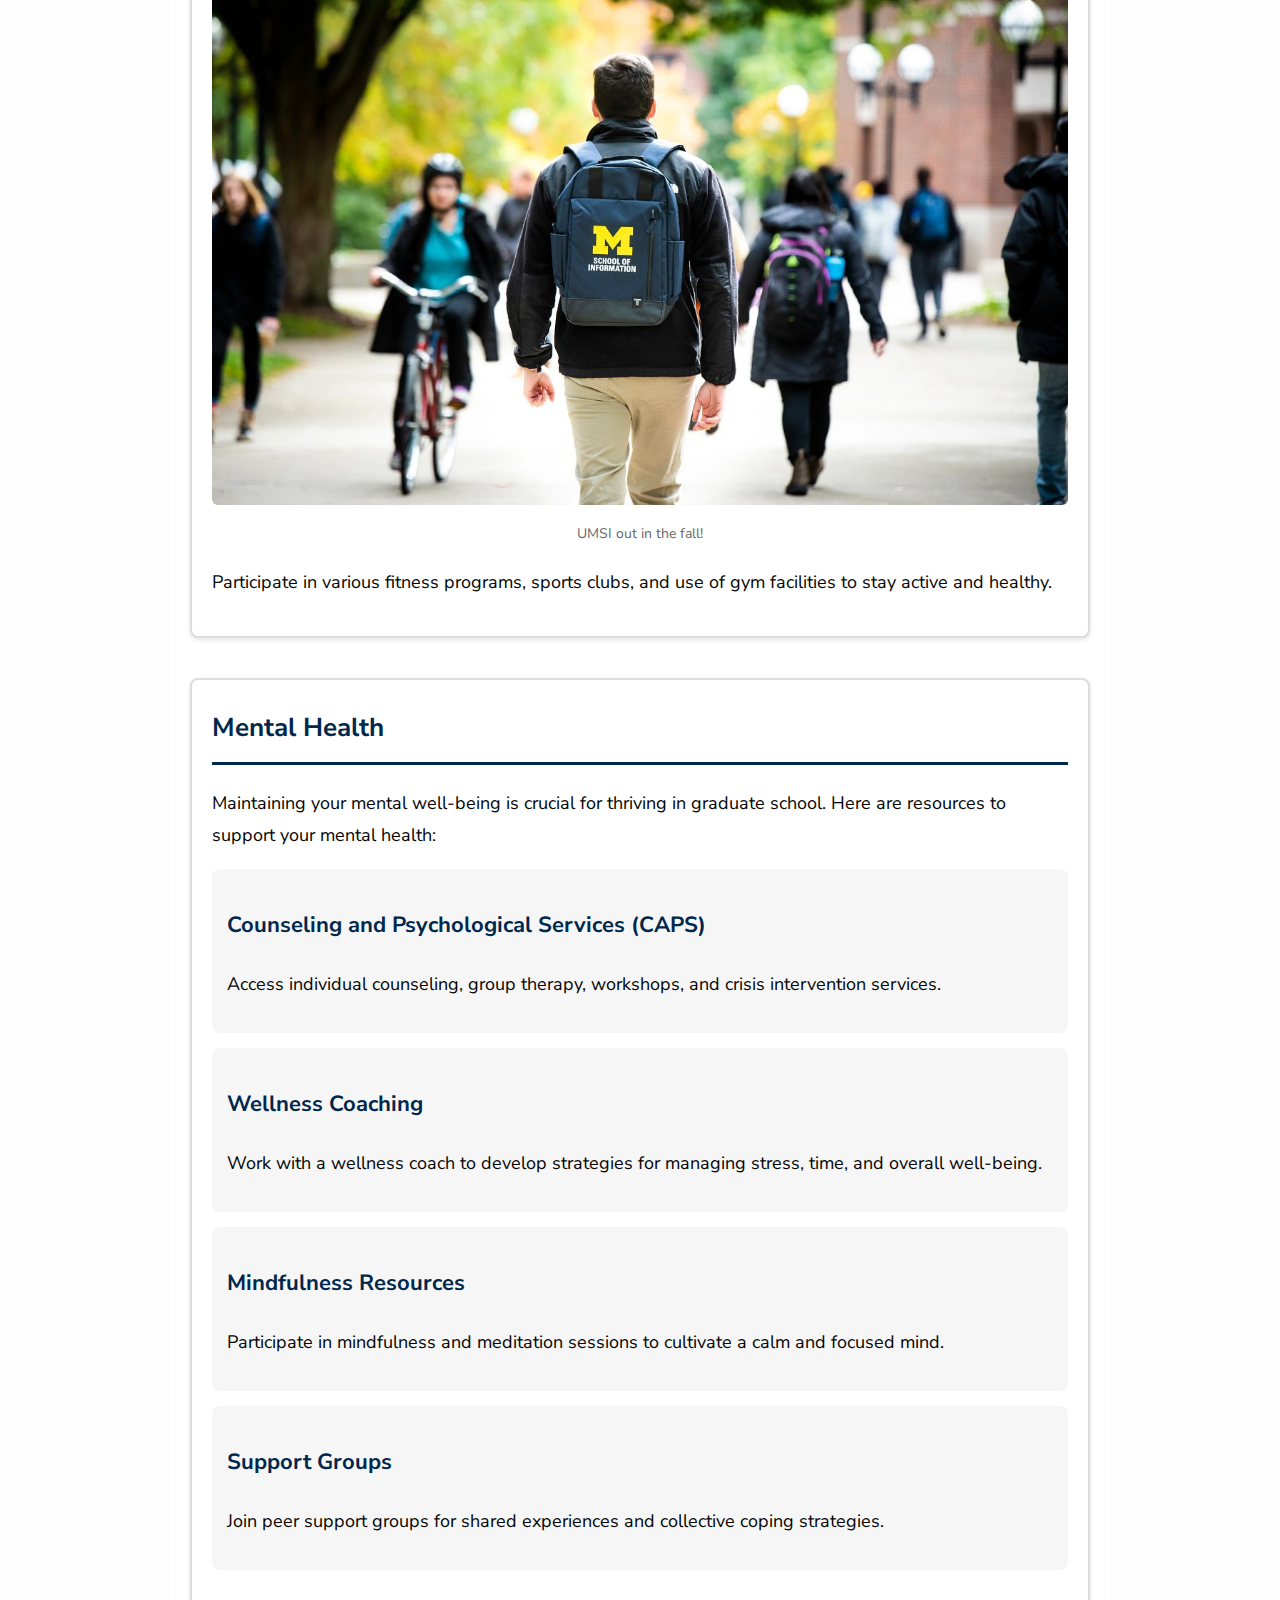
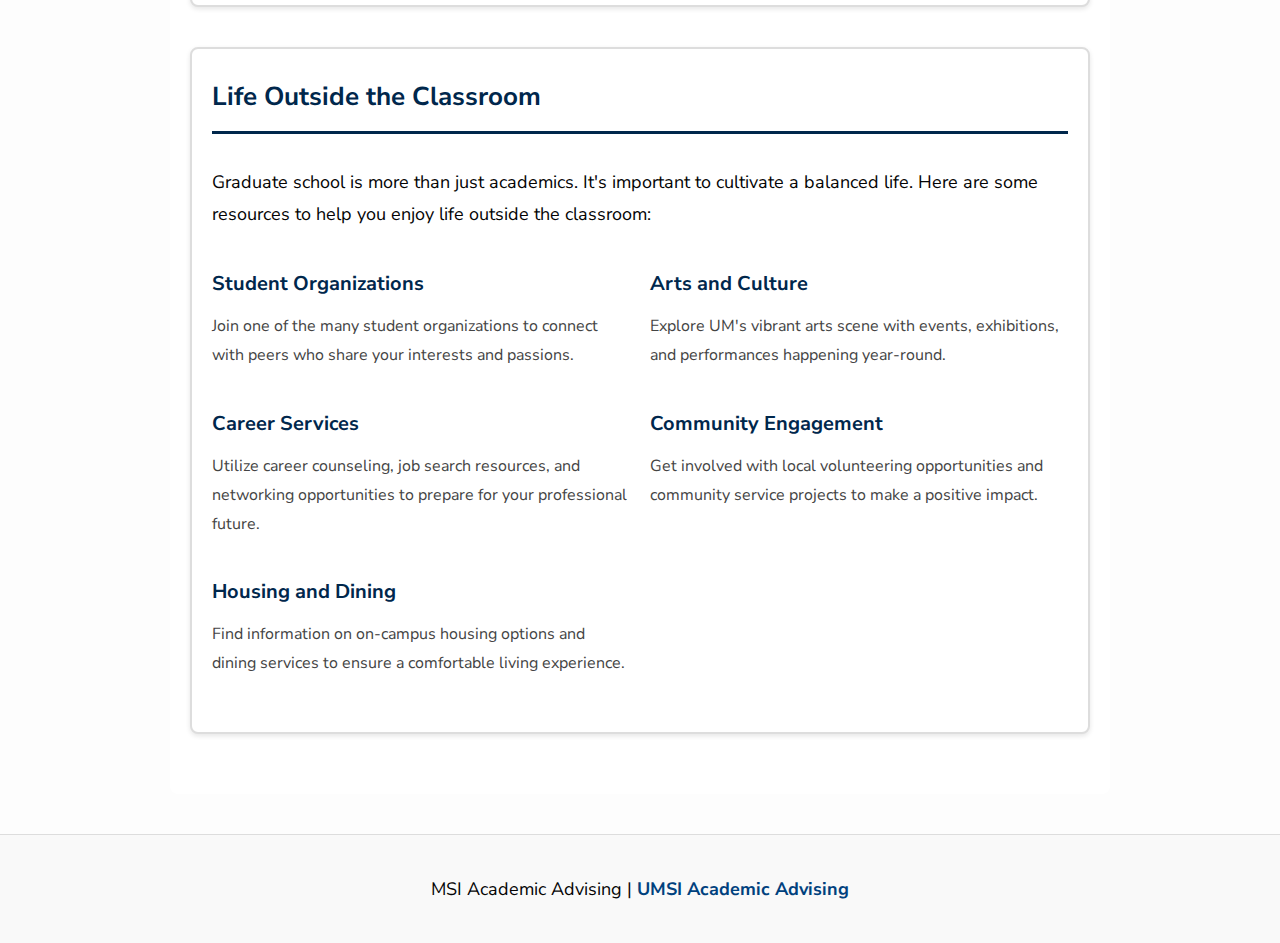
==== commit 432666ea: "Add files via upload" ====
--- a/index.html
+++ b/index.html
@@ -4,7 +4,6 @@
     <meta charset="UTF-8">
     <meta name="viewport" content="width=device-width, initial-scale=1.0">
     <title>Student Success Portal</title>
-    <link rel="stylesheet" href="css/html5reset.css">
     <link rel="stylesheet" href="css/style.css">
 
 </head>
--- a/css/style.css
+++ b/css/style.css
@@ -140,6 +140,10 @@
     border-radius: 8px;
 }
 
+main ol {
+    margin-left: 3%;
+}
+
 h2 { /* styling the title for each box */ 
     font-size: 26px;
     margin-top: 5px;
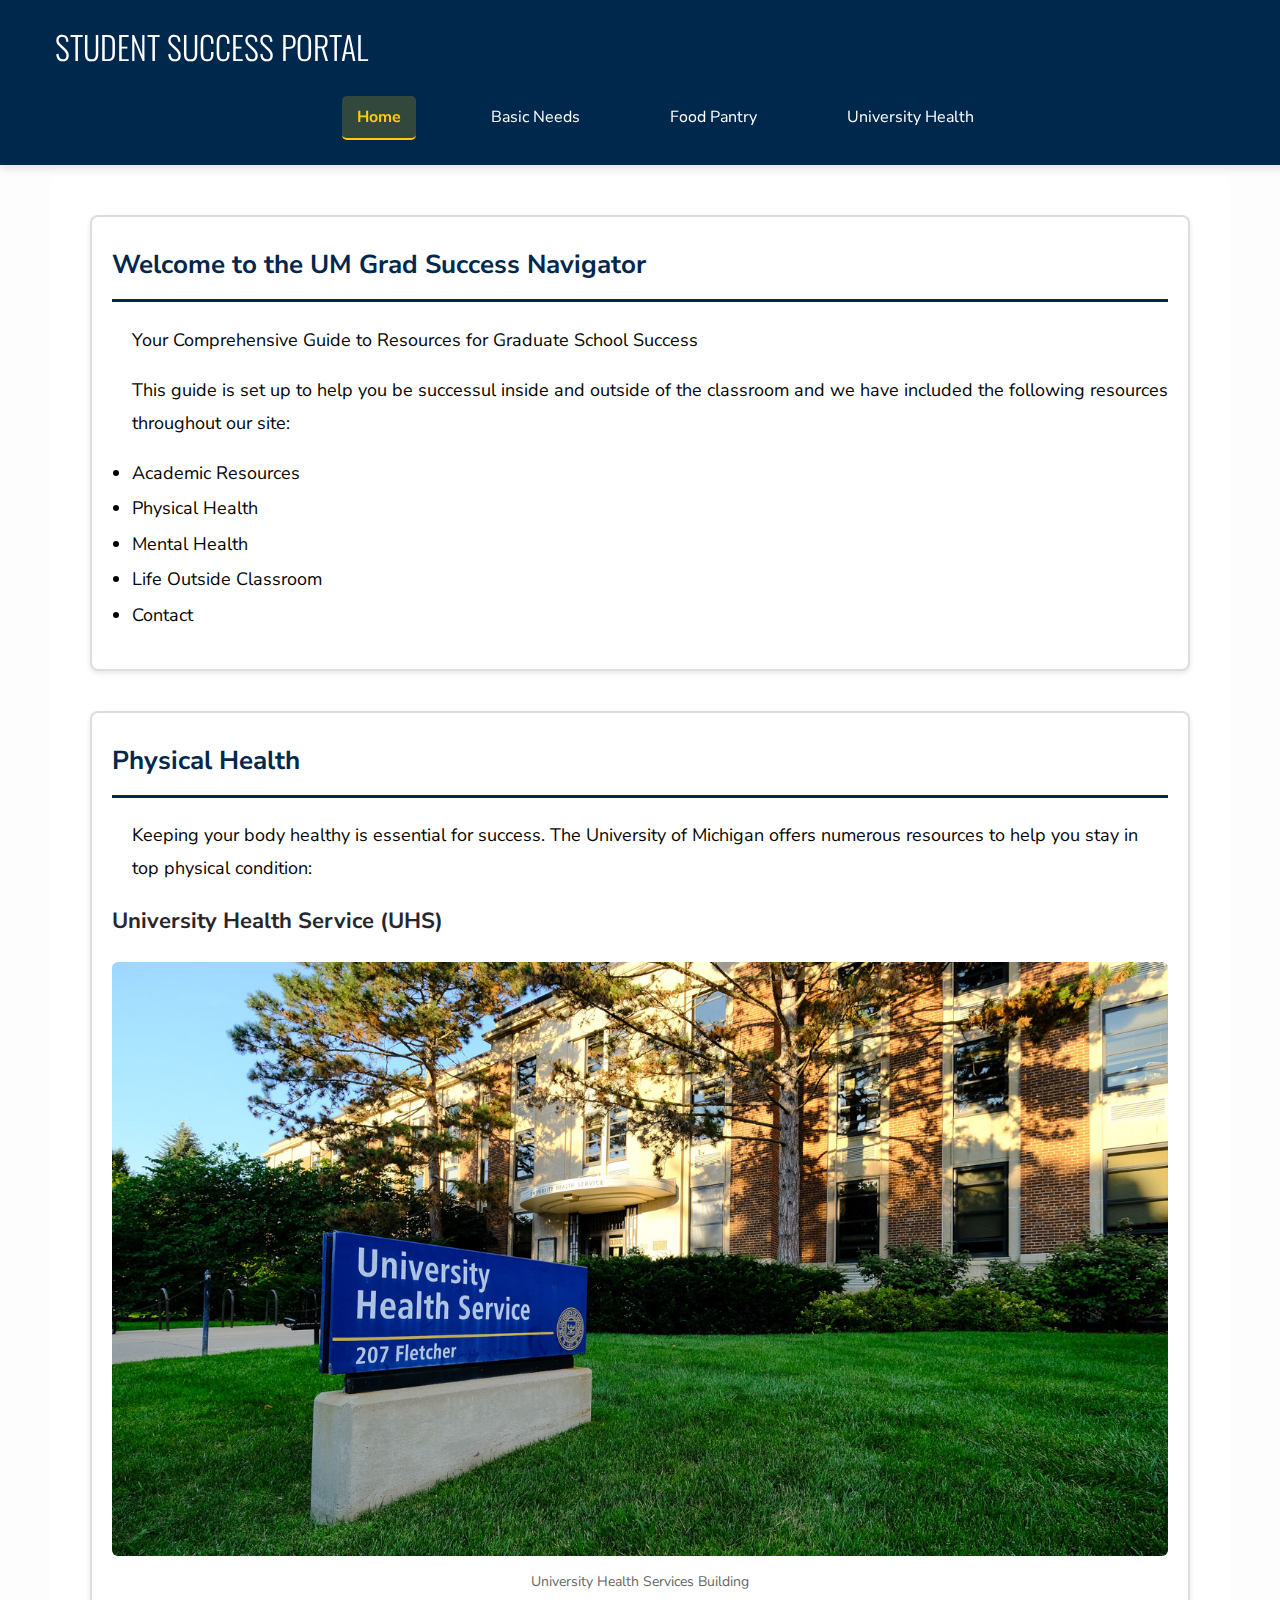
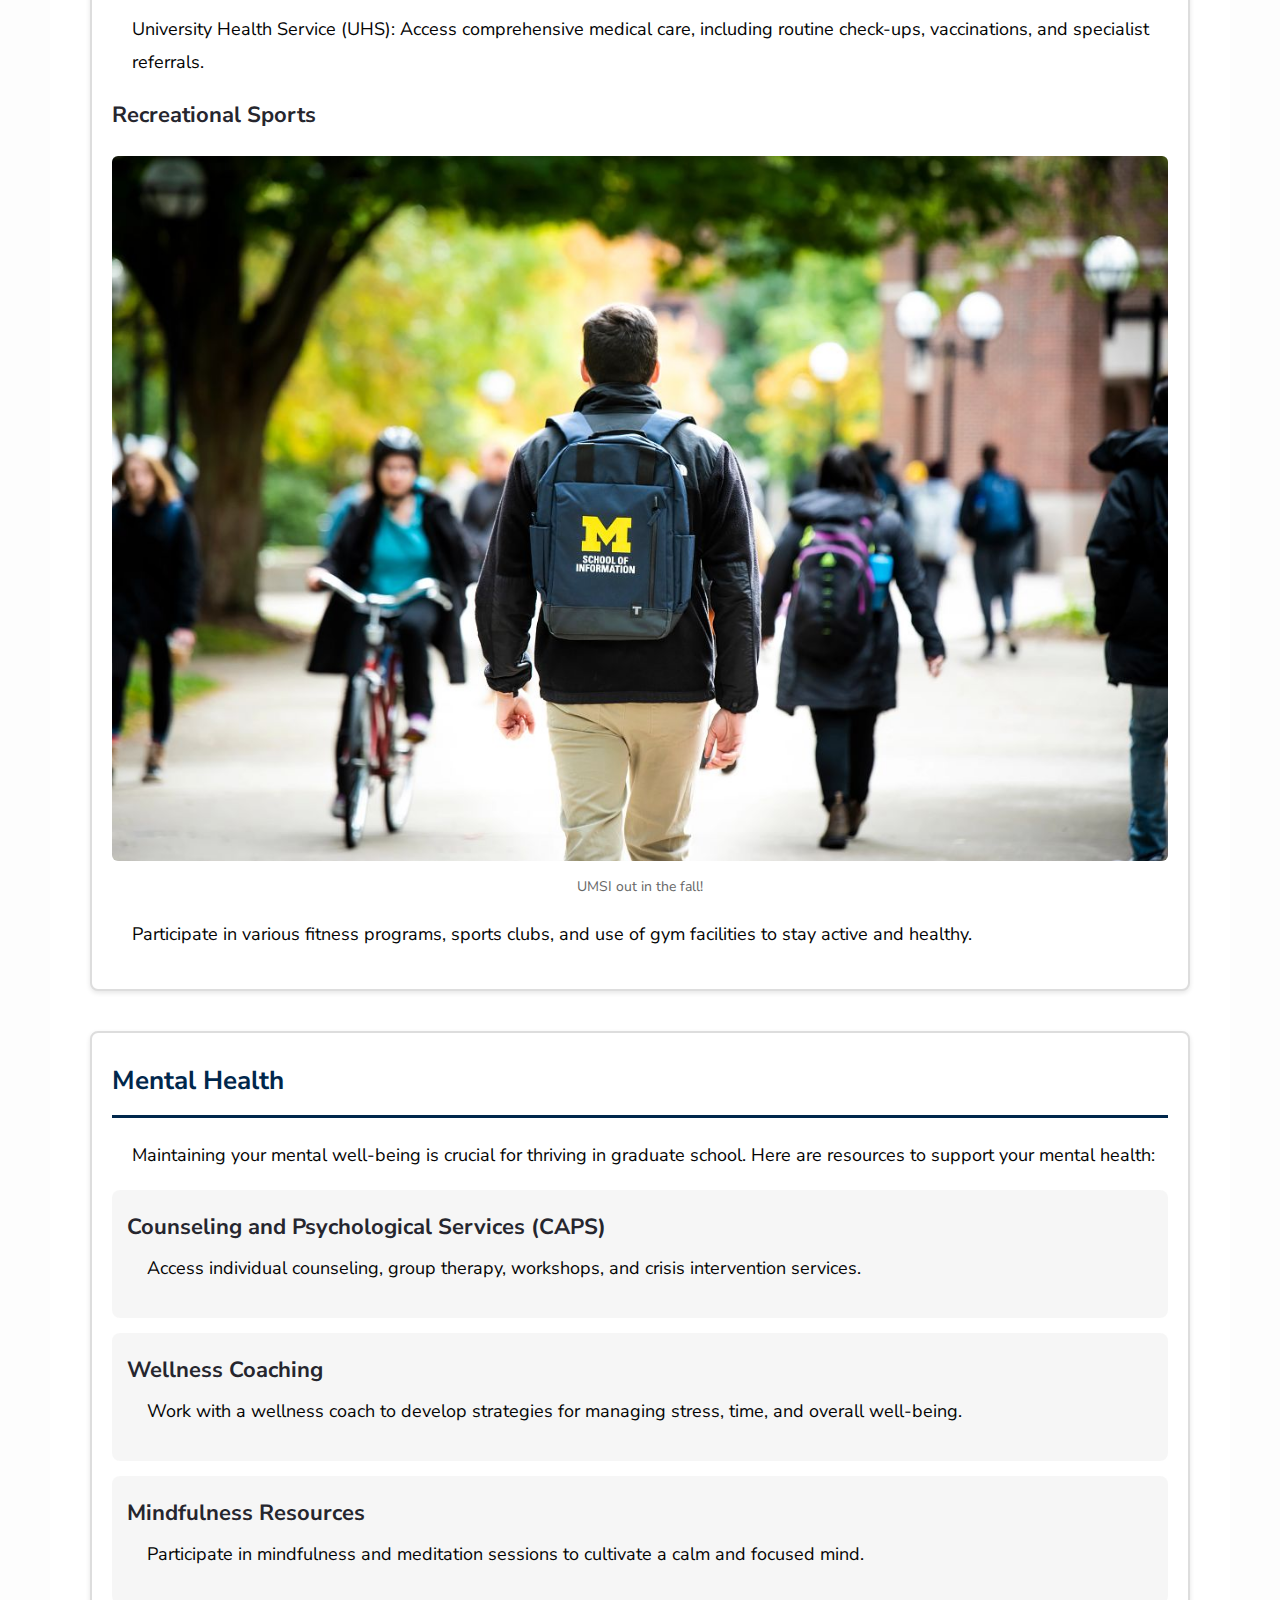
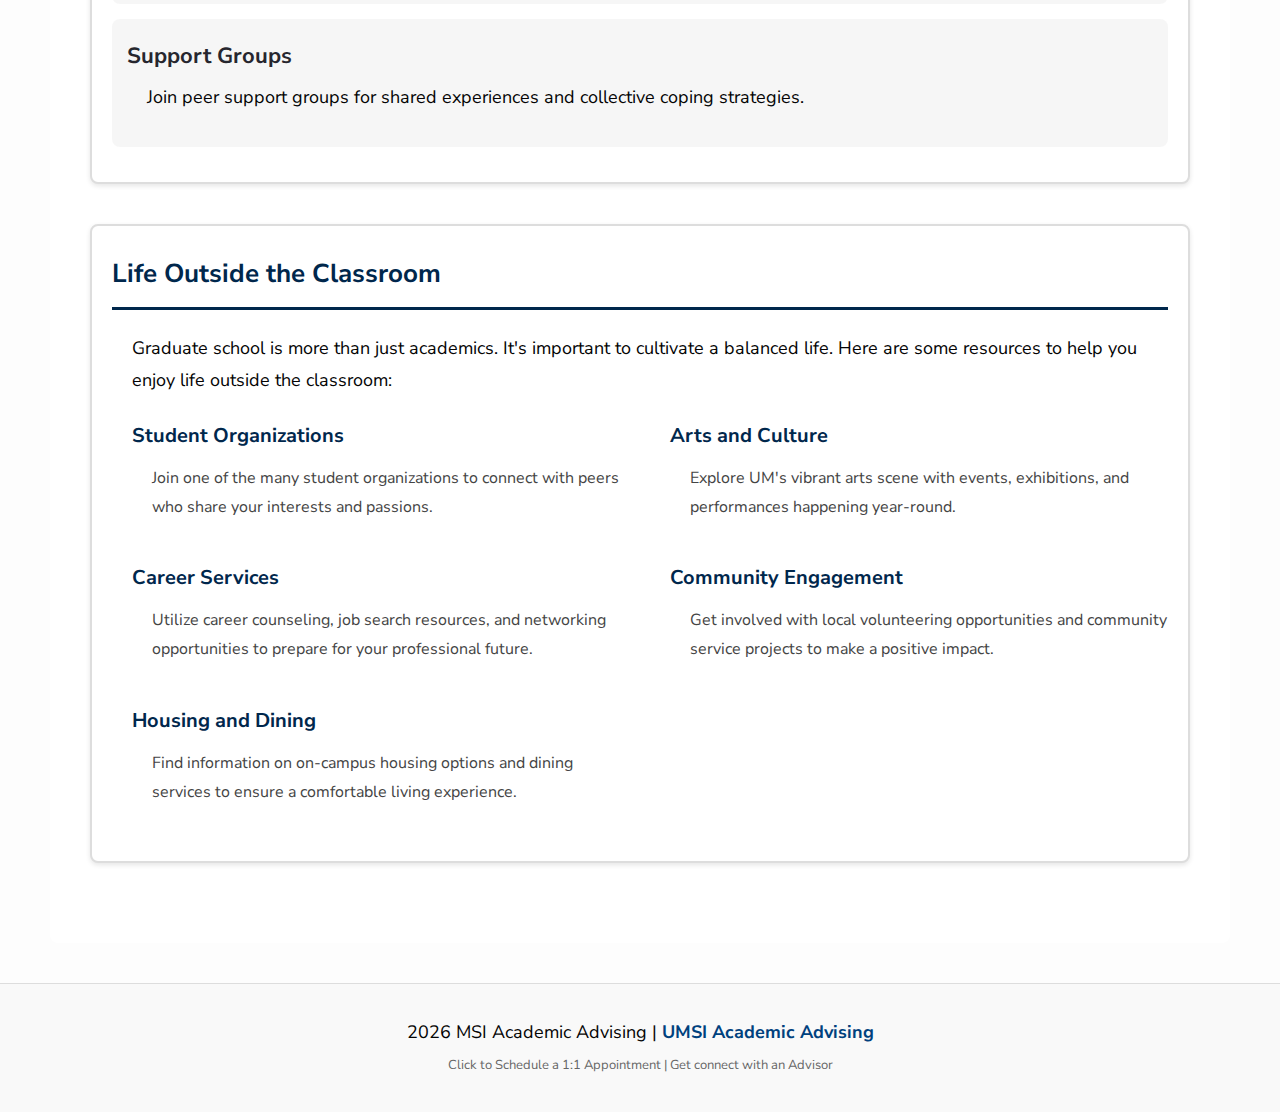
==== commit da31f346: "Add files via upload" ====
--- a/index.html
+++ b/index.html
@@ -4,30 +4,34 @@
     <meta charset="UTF-8">
     <meta name="viewport" content="width=device-width, initial-scale=1.0">
     <title>Student Success Portal</title>
-    <link rel="stylesheet" href="css/style.css">
+    <link rel="stylesheet" href="css/html5reset.css">
+    <link rel="stylesheet" href="css/newstyle.css">
+    <link rel="stylesheet" href="css/page_style.css">
 
 </head>
+
 <body>
-    <div class="jumper"><a href= "#main">Skip to Main Content</a></div>
+    <div class="jumper"><a href="#main">Skip to Main Content</a></div>
     <header>
         <h1>Student Success Portal</h1>
         <label for="menu-toggle" class="menu-icon">☰</label>
         <input type="checkbox" id="menu-toggle">
         <nav>
             <ul>
-                <li><a href="index.html">Home</a></li>
+                <li><a href="index.html" class="current-page">Home</a></li>
                 <li><a href="page_1.html">Basic Needs</a></li>
                 <li><a href="page_2.html">Food Pantry</a></li>
                 <li><a href="page_3.html">University Health</a></li>
             </ul>
         </nav>
     </header>
-    
+
     <main id="main">
         <section>
             <h2>Welcome to the UM Grad Success Navigator</h2>
             <p> Your Comprehensive Guide to Resources for Graduate School Success</p>
-            <p>This guide is set up to help you be successul inside and outside of the classroom and we have included the following resources throughout our site:</p>
+            <p>This guide is set up to help you be successul inside and outside of the classroom and we have included
+                the following resources throughout our site:</p>
             <ol>
                 <li>Academic Resources</li>
                 <li>Physical Health</li>
@@ -38,35 +42,41 @@
         </section>
         <section>
             <h2>Physical Health</h2>
-            <p>Keeping your body healthy is essential for success. The University of Michigan offers numerous resources to help you stay in top physical condition:</p>
+            <p>Keeping your body healthy is essential for success. The University of Michigan offers numerous resources
+                to help you stay in top physical condition:</p>
             <article>
                 <h3>University Health Service (UHS)</h3>
                 <figure>
                     <img src="images/UHS.jpg" alt="University Health Services building">
                     <figcaption>University Health Services Building</figcaption>
                 </figure>
-                <p>University Health Service (UHS): Access comprehensive medical care, including routine check-ups, vaccinations, and specialist referrals.</p>
+                <p>University Health Service (UHS): Access comprehensive medical care, including routine check-ups,
+                    vaccinations, and specialist referrals.</p>
             </article>
             <article>
                 <h3>Recreational Sports</h3>
                 <figure>
-                    <img src="images/UMSI_CampusFall_UMSIBackpack_02.jpg" alt="A student wears a UMSI backpack in fall on the drag.">
+                    <img src="images/UMSI_CampusFall_UMSIBackpack_02.jpg"
+                        alt="A student wears a UMSI backpack in fall on the drag.">
                     <figcaption>UMSI out in the fall!</figcaption>
                 </figure>
-                <p>Participate in various fitness programs, sports clubs, and use of gym facilities to stay active and healthy.</p>
+                <p>Participate in various fitness programs, sports clubs, and use of gym facilities to stay active and
+                    healthy.</p>
             </article>
         </section>
 
         <section id="mental-health">
             <h2>Mental Health</h2>
-            <p>Maintaining your mental well-being is crucial for thriving in graduate school. Here are resources to support your mental health:</p>
+            <p>Maintaining your mental well-being is crucial for thriving in graduate school. Here are resources to
+                support your mental health:</p>
             <article>
                 <h3>Counseling and Psychological Services (CAPS)</h3>
                 <p> Access individual counseling, group therapy, workshops, and crisis intervention services.</p>
             </article>
             <article>
                 <h3>Wellness Coaching</h3>
-                <p>Work with a wellness coach to develop strategies for managing stress, time, and overall well-being.</p>
+                <p>Work with a wellness coach to develop strategies for managing stress, time, and overall well-being.
+                </p>
             </article>
             <article>
                 <h3>Mindfulness Resources</h3>
@@ -81,20 +91,50 @@
 
         <section id="life-outside-classroom">
             <h2>Life Outside the Classroom</h2>
-            <p>Graduate school is more than just academics. It's important to cultivate a balanced life. Here are some resources to help you enjoy life outside the classroom:</p>
+            <p>Graduate school is more than just academics. It's important to cultivate a balanced life. Here are some
+                resources to help you enjoy life outside the classroom:</p>
             <ul>
-                <li><strong>Student Organizations</strong> <p> Join one of the many student organizations to connect with peers who share your interests and passions.</p></li>
-                <li><strong>Arts and Culture</strong> <p>Explore UM's vibrant arts scene with events, exhibitions, and performances happening year-round.</p></li>
-                <li><strong>Career Services</strong> <p>Utilize career counseling, job search resources, and networking opportunities to prepare for your professional future.</p></li>
-                <li><strong>Community Engagement</strong><p>Get involved with local volunteering opportunities and community service projects to make a positive impact.</p> </li>
-                <li><strong>Housing and Dining</strong> <p>Find information on on-campus housing options and dining services to ensure a comfortable living experience.</p></li>
+                <li><strong>Student Organizations</strong>
+                    <p> Join one of the many student organizations to connect with peers who share your interests and
+                        passions.</p>
+                </li>
+                <li><strong>Arts and Culture</strong>
+                    <p>Explore UM's vibrant arts scene with events, exhibitions, and performances happening year-round.
+                    </p>
+                </li>
+                <li><strong>Career Services</strong>
+                    <p>Utilize career counseling, job search resources, and networking opportunities to prepare for your
+                        professional future.</p>
+                </li>
+                <li><strong>Community Engagement</strong>
+                    <p>Get involved with local volunteering opportunities and community service projects to make a
+                        positive impact.</p>
+                </li>
+                <li><strong>Housing and Dining</strong>
+                    <p>Find information on on-campus housing options and dining services to ensure a comfortable living
+                        experience.</p>
+                </li>
             </ul>
         </section>
         <!-- Content taken & modified from UMGPT with the prompt, "write me a webpage of intro content to help University of Michigan Master's students navigate different resources for being successful in grad school - this will include academic resources, physical health resources, mental health resources, support for life outside the classroom"
         UMGPT. (2024). UMGPT (August 29th version) [Large language model]. -->
     </main>
+    <button id="backToTop" title="Go to top">⬆ Top</button>
     <footer>
-        <p>MSI Academic Advising | <a href="https://sites.google.com/umich.edu/msiacademicadvising/student-support-resources">UMSI Academic Advising </a></p>
-        </footer>
+        <p> <span id="year"></span> MSI Academic Advising | 
+            <a href="https://sites.google.com/umich.edu/msiacademicadvising/student-support-resources">UMSI Academic Advising</a>
+          </p>
+          <p>
+            <a class= "small-link" href="https://si-umich.navigate.eab.com" target="_blank" rel="noopener noreferrer">
+              Click to Schedule a 1:1 Appointment
+            </a>
+            <a class="small-link">  |  </a>
+            <a class= "small-link" href="https://sites.google.com/umich.edu/msiacademicadvising/academic-advising/connecting-with-an-advisor?authuser=0" target="_blank" rel="noopener noreferrer">
+               Get connect with an Advisor
+              </a>
+          </p>
+    </footer>
+    <script src="js/effect.js"></script>
 </body>
-</html>
+
+</html>--- a/css/newstyle.css
+++ b/css/newstyle.css
@@ -0,0 +1,350 @@
+/* Import Google Fonts */
+@import url('https://fonts.googleapis.com/css2?family=Nunito+Sans:wght@300;400;600;700&family=Oswald:wght@300;400&display=swap');
+
+/* Skip to Main */
+.jumper a,
+.skip-to-main {
+    position: absolute;
+    font-family: 'Nunito Sans', sans-serif;
+    font-weight: 900;
+    font-size: medium;
+    background: rgba(238, 238, 238, 0.8);
+    color: #00274C;
+    height: 50px;
+    width: 200px;
+    align-content: center;
+    text-align: center;
+    border-radius: 5px;
+    z-index: 20000;
+    top: -200px;
+    transition: background 0.5s ease;
+}
+
+.jumper a:focus,
+.skip-to-main:focus {
+    top: 30px;
+    margin-left: 30px;
+    outline: 2px solid #00274C;
+}
+
+/* Global Styles */
+body {
+    font-family: 'Nunito Sans', sans-serif;
+    font-size: 18px;
+    line-height: 1.8;
+    color: #333;
+    background-color: #fdfdfd;
+    margin: 0;
+    padding: 0;
+}
+
+/* Header */
+header {
+    background: #00274C;
+    color: white;
+    padding: 15px;
+    position: sticky;
+    top: 0;
+    width: 100%;
+    z-index: 1000;
+    box-shadow: 0px 4px 8px rgba(0, 0, 0, 0.1);
+}
+
+header h1 {
+    font-family: 'Oswald', sans-serif;
+    font-size: 24px;
+    font-weight: 300;
+    margin-left: 15px;
+    text-align: left;
+    text-transform: uppercase;
+}
+
+/* Navigation */
+nav {
+    text-align: center;
+}
+
+nav ul {
+    list-style-type: none;
+    padding: 0;
+    display: none;
+    flex-direction: column;
+    background: rgba(13, 37, 78, 0.9);
+    position: absolute;
+    gap: 20px;
+    top: 60px;
+    left: 0;
+    width: 100%;
+    text-align: center;
+    padding: 20px 0;
+}
+
+#menu-toggle:checked+nav ul {
+    display: flex;
+}
+
+nav ul li a {
+    font-weight: 400;
+    text-decoration: none;
+    color: white;
+    padding: 10px 15px;
+    border-radius: 5px;
+    transition: background 0.3s ease;
+}
+
+nav ul li a:hover {
+    background: rgba(91, 93, 183, 0.2);
+    color: #FFCB05;
+}
+
+/* Current Page Indicator */
+nav ul li a.current-page {
+    background: rgba(255, 203, 5, 0.2);
+    color: #FFCB05;
+    font-weight: bold;
+    border-bottom: 2px solid #FFCB05;
+}
+
+/* Hamburger Icon */
+#menu-toggle {
+    display: none;
+}
+
+.menu-icon {
+    display: block;
+    font-size: 30px;
+    color: white;
+    cursor: pointer;
+    position: absolute;
+    top: 8px;
+    right: 60px;
+}
+
+/* Main Layout */
+main {
+    max-width: 900px;
+    margin: 10px auto;
+    padding: 20px;
+    background: white;
+    border-radius: 8px;
+}
+
+/* Text Styling */
+h2 {
+    font-size: 26px;
+    margin-top: 5px;
+    color: #00274C;
+    border-bottom: 3px solid #00274C;
+    padding-bottom: 10px;
+}
+
+h3 {
+    font-size: 22px;
+    color: #26262e;
+    display: flex;
+    align-items: center;
+    margin-bottom: 5px;
+    gap: 10px;
+}
+
+p,
+li {
+    font-size: 18px;
+    color: #040404;
+    margin-left: 20px;
+}
+
+figcaption {
+    font-size: 14px;
+    color: #666;
+    text-align: center;
+    line-height: 1.6;
+    margin-top: 5px;
+}
+
+/* Section Boxes */
+section {
+    border: 2px solid #ddd;
+    border-radius: 8px;
+    padding: 20px;
+    margin-bottom: 40px;
+    background-color: #fff;
+    box-shadow: 0px 2px 5px rgba(0, 0, 0, 0.1);
+}
+
+/* Images */
+figure {
+    text-align: center;
+    margin: 20px 0;
+}
+
+img {
+    max-width: 100%;
+    height: auto;
+    border-radius: 6px;
+}
+
+/* Resource Grid */
+.container {
+    display: grid;
+    grid-template-columns: repeat(1, 1fr);
+    gap: 20px;
+    padding: 20px;
+}
+
+.container .item {
+    display: flex;
+    flex-direction: column;
+    align-items: center;
+    background: #f9f9f9;
+    padding: 15px;
+    border-radius: 8px;
+    text-align: center;
+}
+
+.container .item img {
+    max-width: 100%;
+    border-radius: 6px;
+    margin-bottom: 10px;
+}
+
+.container .item figcaption {
+    font-size: 20px;
+    font-weight: bold;
+    color: #00274C;
+    line-height: 1.4;
+    margin-bottom: 5px;
+}
+
+.container .item p {
+    font-size: 16px;
+    color: #362c2c;
+    font-weight: 500;
+    margin-top: 5px;
+}
+
+/* Footer */
+footer {
+    text-align: center;
+    padding: 20px;
+    background: #f9f9f9;
+    border-top: 1px solid #ddd;
+    margin-top: 40px;
+}
+
+footer p {
+    margin: 4px 0;
+    line-height: 1.4
+}
+
+footer a {
+    text-decoration: none;
+    color: #00417e;
+    font-weight: bold;
+}
+
+.small-link {
+    font-size: 13px;
+    color: #666;
+    font-weight: 400;
+}
+
+/* page effecr */
+body.fade-in {
+    animation: fadeIn 1s ease-in;
+}
+
+body.fade-out {
+    animation: fadeOut 1s ease-in-out;
+    /*fade out animation */
+}
+
+@keyframes fadeIn {
+    from {
+        opacity: 0.8;
+    }
+
+    to {
+        opacity: 1;
+    }
+}
+
+@keyframes fadeOut {
+    from {
+        opacity: 0.8;
+    }
+
+    to {
+        opacity: 0;
+    }
+}
+
+@media (min-width: 768px) {
+    nav ul {
+        display: flex;
+        flex-direction: row;
+        justify-content: center;
+        gap: 40px;
+        position: static;
+        background: transparent;
+        padding: 0;
+    }
+
+    nav ul a {
+        font-size: 16px;
+    }
+
+    .menu-icon,
+    #menu-toggle {
+        display: none;
+        /* 햄버거 메뉴 숨김 */
+    }
+
+    header h1 {
+        font-size: 32px;
+        text-align: left;
+        margin-left: 40px;
+    }
+
+    main {
+        max-width: 1100px;
+        margin: 10px auto;
+        padding: 40px;
+    }
+
+    .container {
+        grid-template-columns: repeat(2, 1fr);
+        /* tablet 2 colum */
+        gap: 30px;
+    }
+
+    footer {
+        font-size: 16px;
+        padding: 30px;
+    }
+
+    footer p {
+        line-height: 1.4;
+        margin: 6px 0;
+    }
+
+    #backToTop {
+        font-size: 30px;
+        padding: 20px 20px;
+        margin-right: 10px;
+    }
+}
+
+@media (min-width: 1024px) {
+    .container {
+        grid-template-columns: repeat(3, 1fr);
+        /* desktop 3 colum */
+    }
+
+    #backToTop {
+        font-size: 30px;
+        font-weight: bold;
+        padding: 20px 20px;
+        margin-right: 10px;
+    }
+}--- a/css/page_style.css
+++ b/css/page_style.css
@@ -0,0 +1,105 @@
+/* ===== PAGE-SPECIFIC STYLES ===== */
+
+/* Page 1  */
+#mental-health article {
+    background: white;
+    padding: 15px;
+    border-radius: 8px;
+    background-color: #b8babc22;
+    margin-bottom: 15px;
+}
+
+/* Page 2 */
+.top_header {
+    background: linear-gradient(135deg, #06294a, #04386c);
+    color: white;
+    font-size: 10px;
+    padding: 10px;
+    text-align: center;
+    align-items: center;
+    border-radius: 10px;
+    height: 120%;
+    margin-bottom: 20px;
+}
+
+.top_header h1 {
+    font-size: 32px;
+    font-weight: bold;
+    margin-bottom: 10px;
+}
+
+.top_header p {
+    font-size: 18px;
+    color: white;
+    font-weight: 300;
+    margin-bottom: 15px;
+}
+
+/* Page 3*/
+.skip-to-main {
+    top: -40px;
+    left: 10px;
+    background: #ffcb05;
+    color: #00274C;
+    padding: 10px;
+    border-radius: 5px;
+    text-decoration: none;
+    font-weight: bold;
+    transition: top 0.3s ease-in-out;
+}
+
+.skip-to-main:focus {
+    top: 10px;
+    outline: 2px solid #00274C;
+}
+
+/* extra */
+#life-outside-classroom ul {
+    display: grid;
+    grid-template-columns: repeat(2, 1fr);
+    gap: 20px;
+    list-style: none;
+    padding: 0;
+}
+
+#life-outside-classroom ul li strong {
+    font-size: 20px;
+    font-weight: bold;
+    color: #00274C;
+    margin-bottom: 10px;
+    display: block;
+}
+
+#life-outside-classroom ul li p {
+    font-size: 16px;
+    color: #444;
+    margin-top: 5px;
+}
+
+#backToTop {
+    opacity: 0;
+    visibility: hidden;
+    transition: opacity 0.4s ease, visibility 0.4s ease;
+    display: none;
+    position: fixed;
+    bottom: 30px;
+    right: 20px;
+    z-index: 999;
+    font-size: 16px;
+    background-color: #00274C;
+    color: #FFCB05;
+    border: none;
+    border-radius: 5px;
+    padding: 10px 15px;
+    cursor: pointer;
+    transition: opacity 0.4s ease;
+}
+
+#backToTop.show {
+    opacity: 1;
+    visibility: visible;
+}
+
+#backToTop:hover {
+    opacity: 0.8;
+}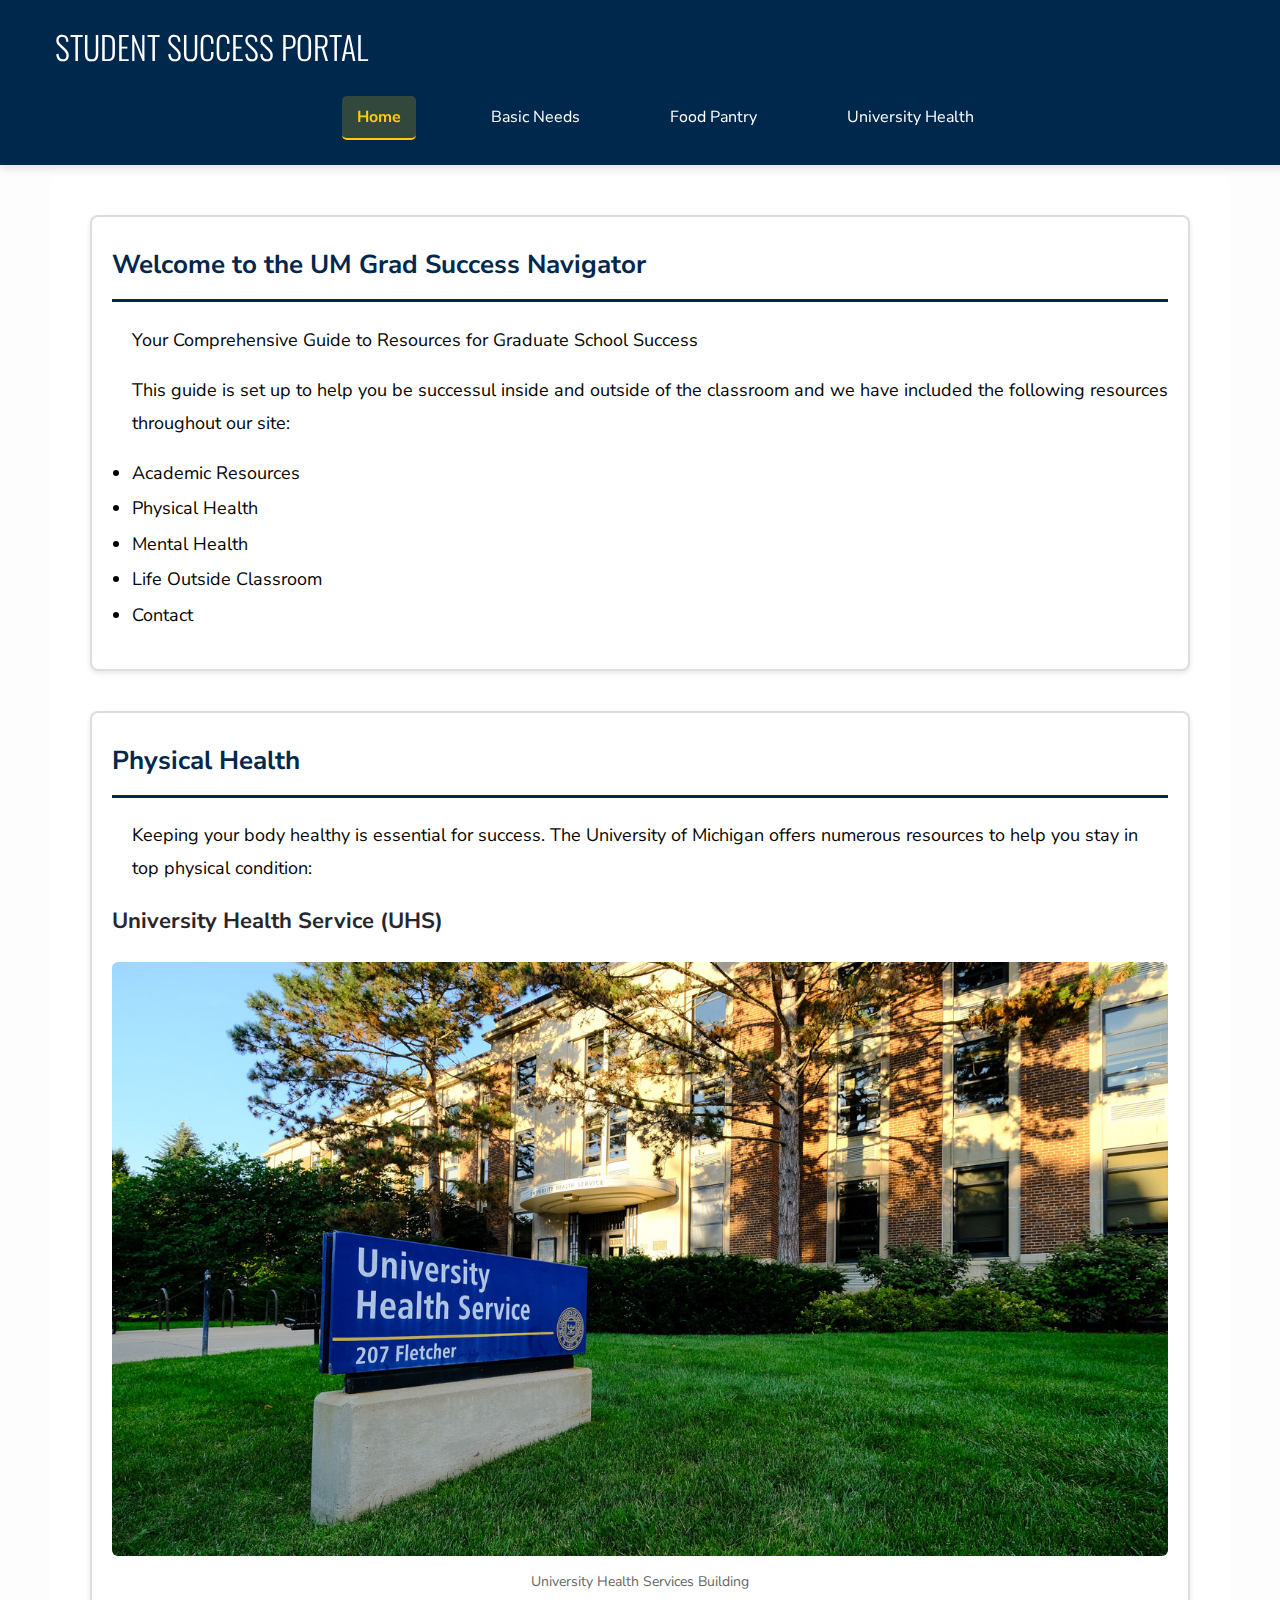
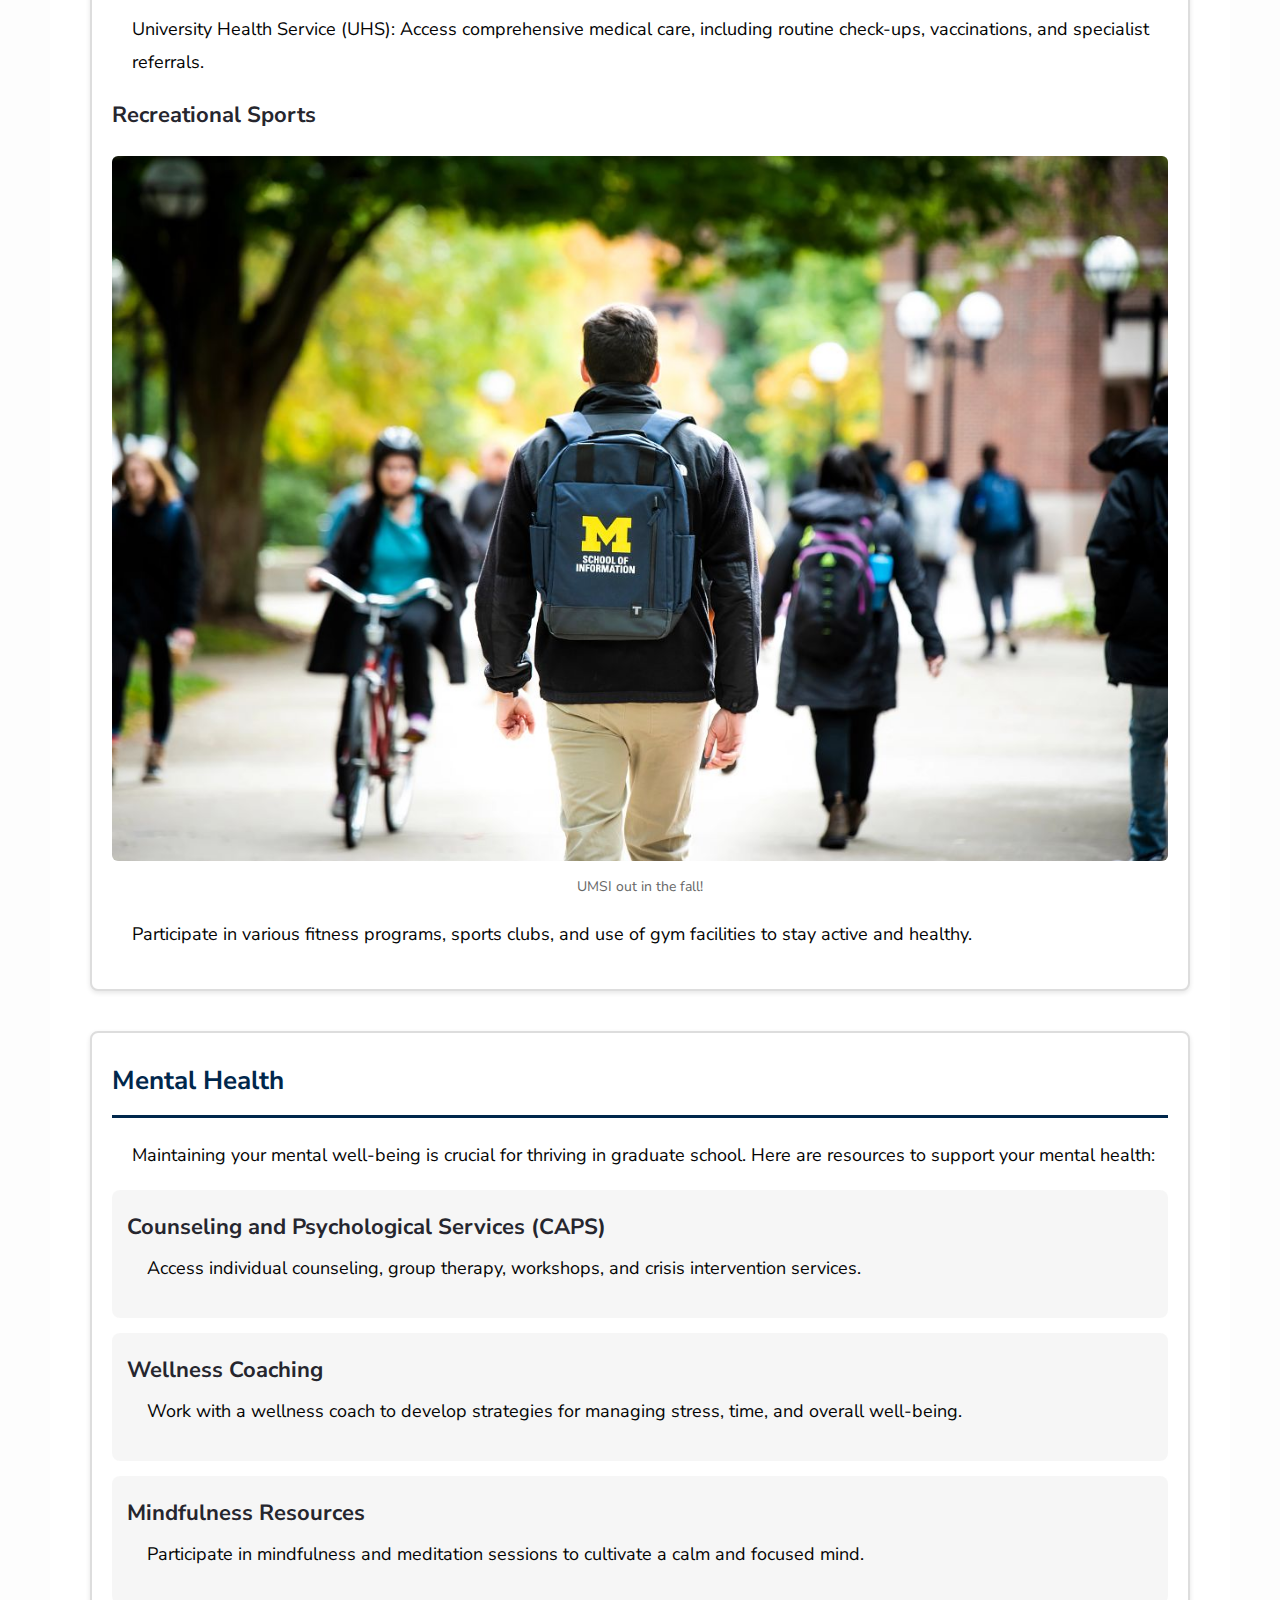
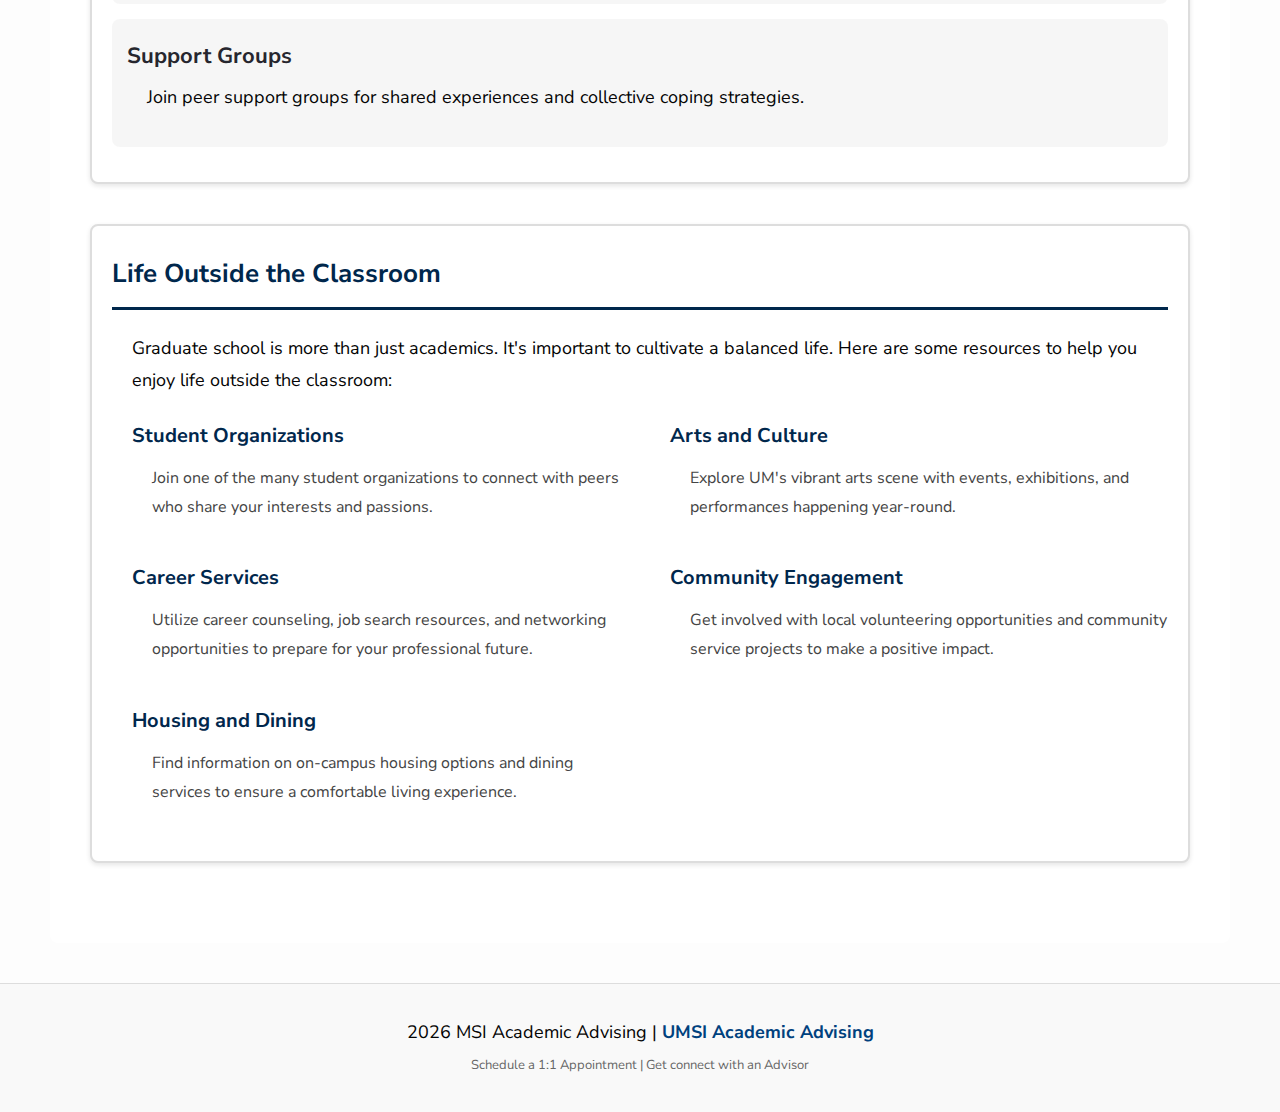
==== commit e58eddaa: "Add files via upload" ====
--- a/index.html
+++ b/index.html
@@ -126,7 +126,7 @@
           </p>
           <p>
             <a class= "small-link" href="https://si-umich.navigate.eab.com" target="_blank" rel="noopener noreferrer">
-              Click to Schedule a 1:1 Appointment
+              Schedule a 1:1 Appointment
             </a>
             <a class="small-link">  |  </a>
             <a class= "small-link" href="https://sites.google.com/umich.edu/msiacademicadvising/academic-advising/connecting-with-an-advisor?authuser=0" target="_blank" rel="noopener noreferrer">
